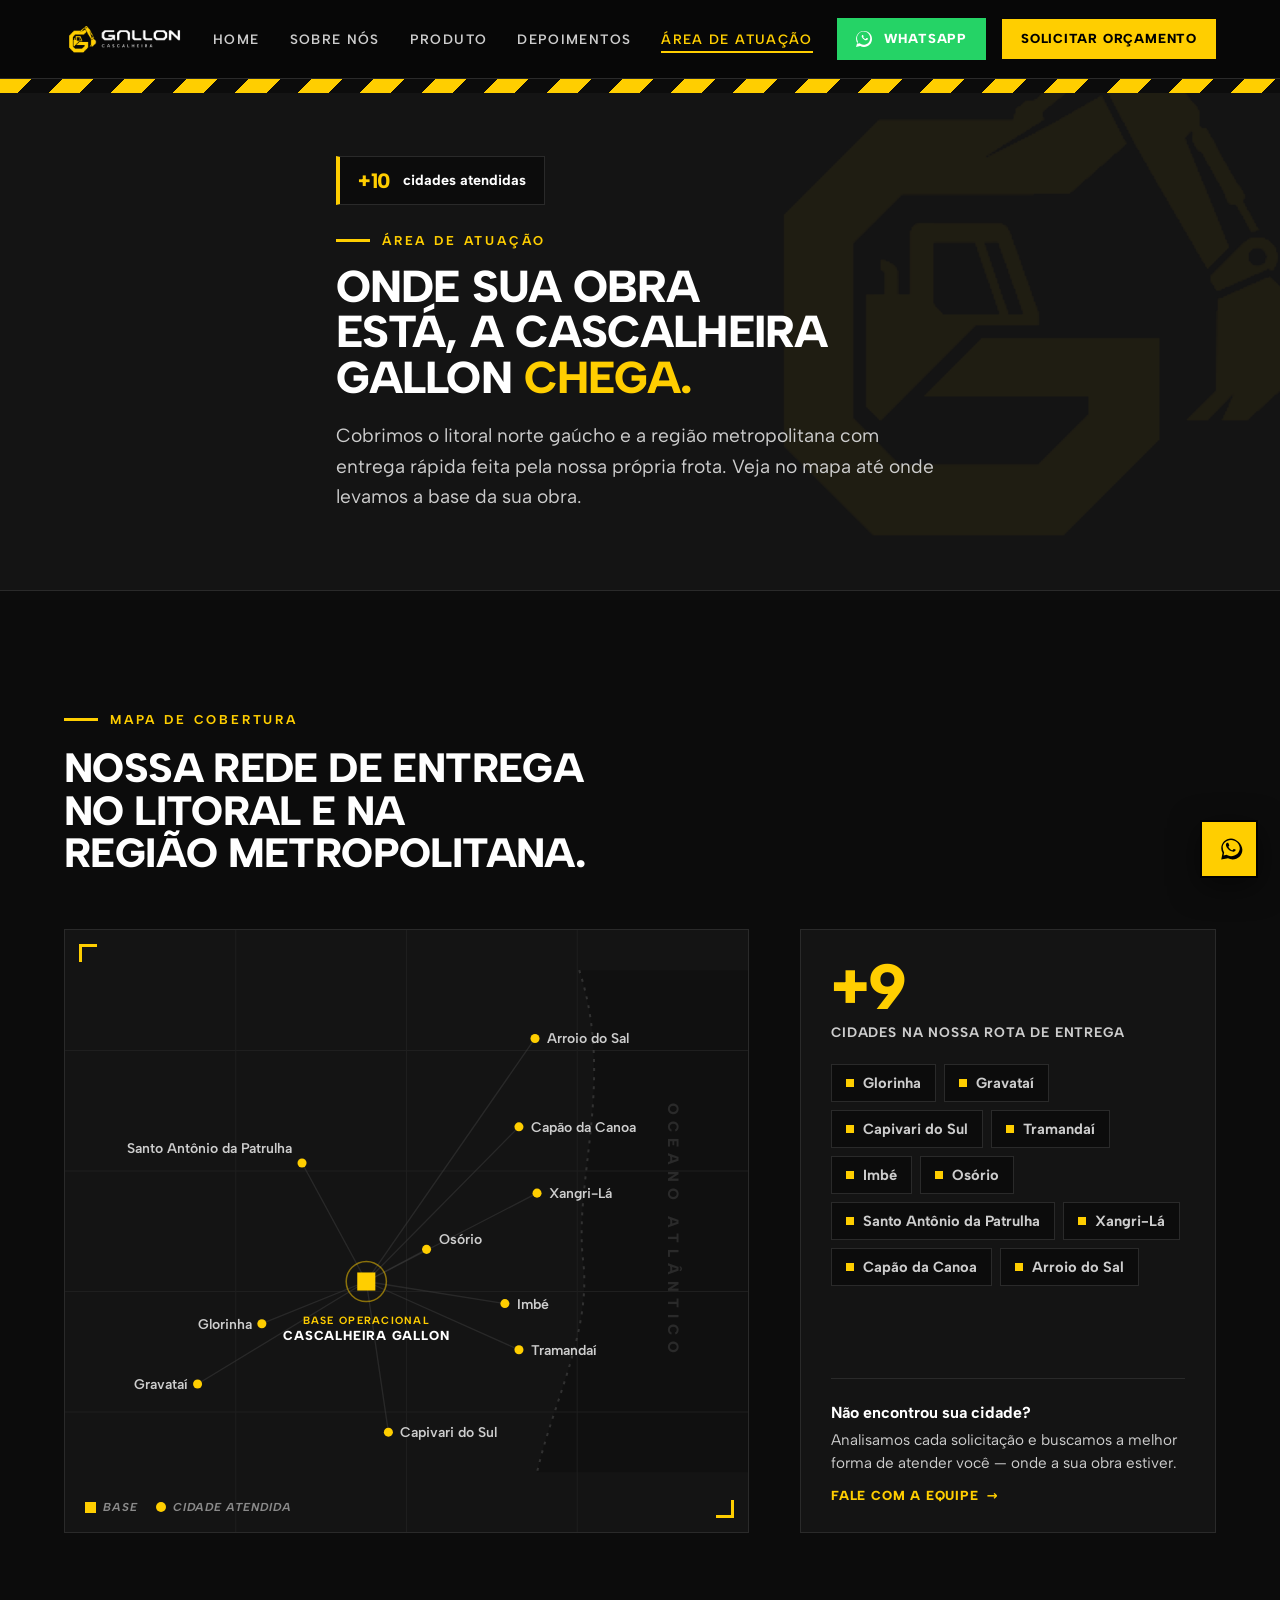
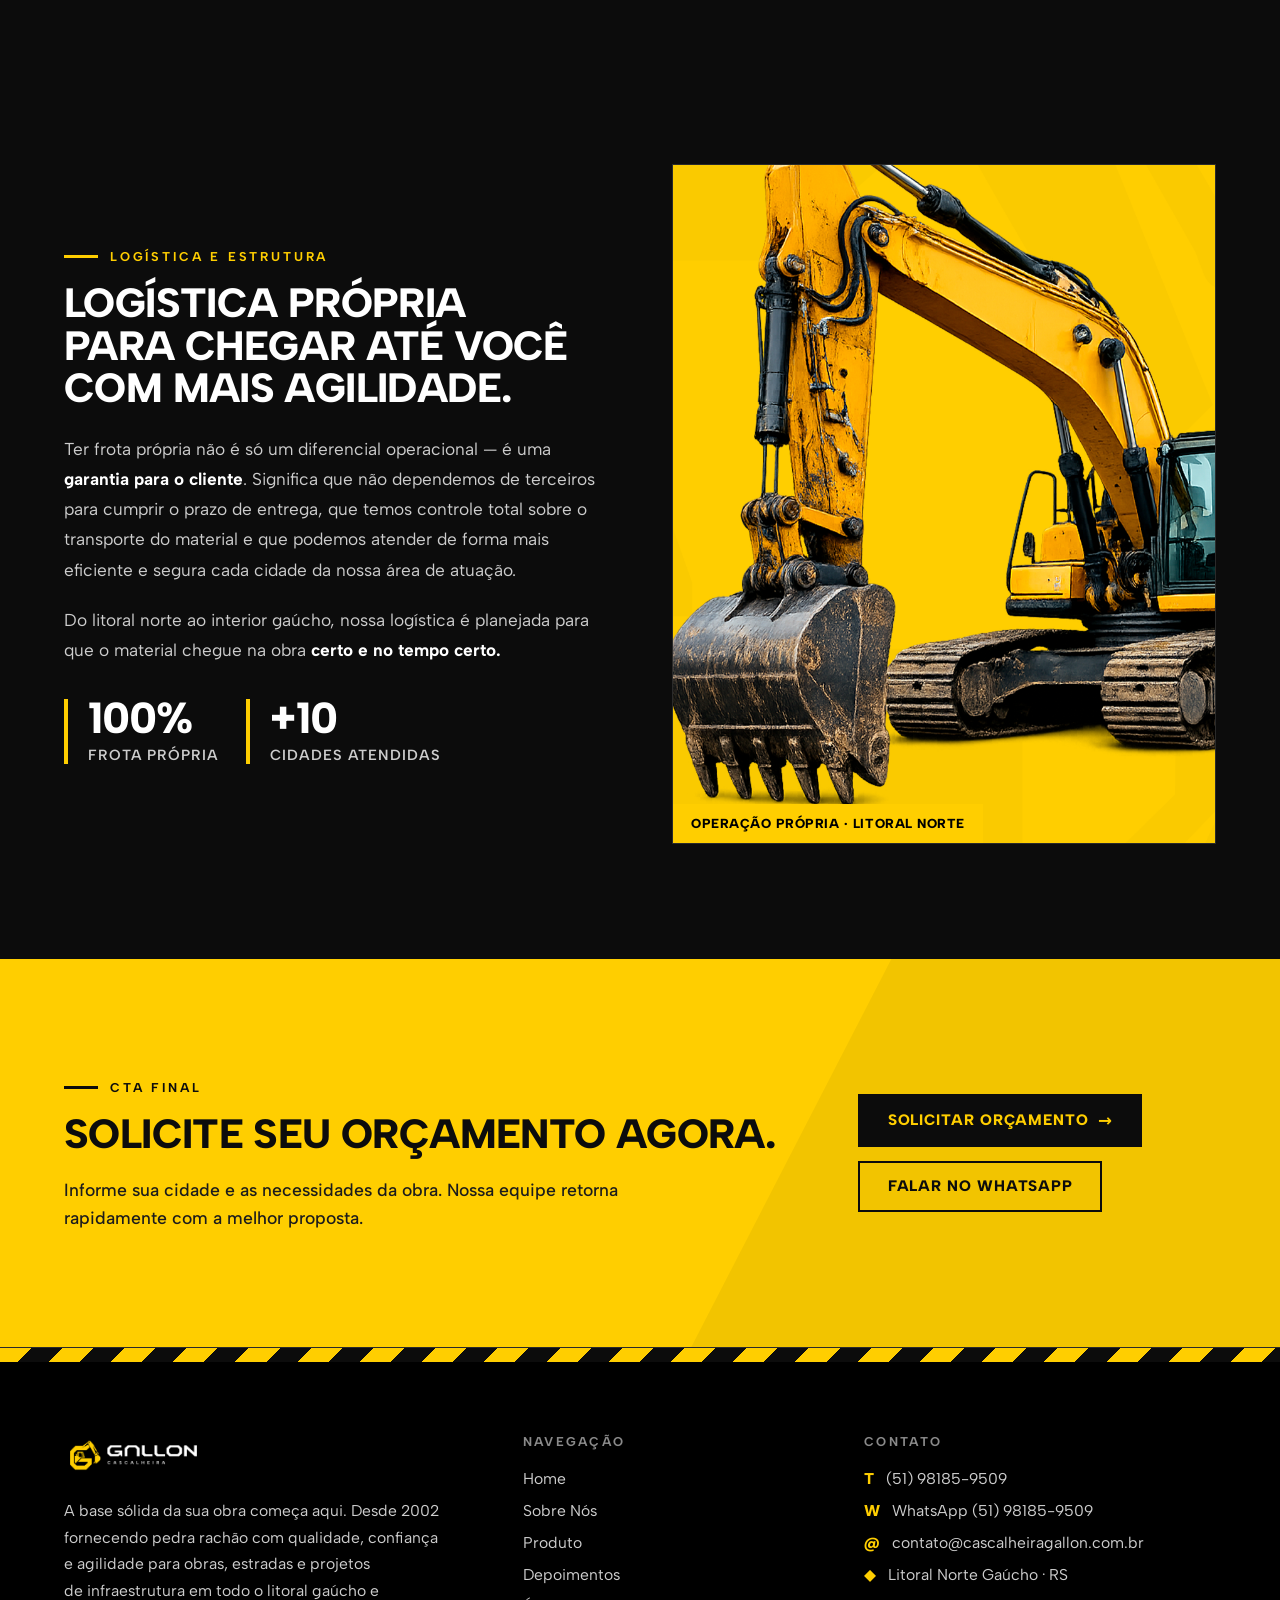
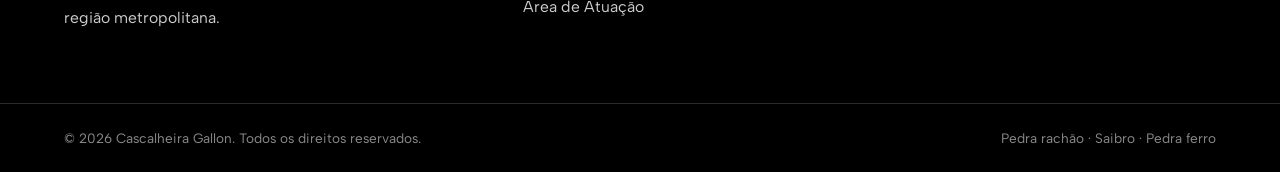
==== area.html @ f4e1d01f "muda subindo arquvios do site" ====
<!DOCTYPE html>
<html lang="pt-BR">
<head>
<meta charset="UTF-8">
<meta name="viewport" content="width=device-width, initial-scale=1">
<title>Área de Atuação — Cascalheira Gallon</title>
<meta name="description" content="Onde sua obra está, a Cascalheira Gallon chega. Atendemos o litoral norte gaúcho e região metropolitana com entrega rápida e frota própria.">
<link rel="icon" href="assets/icon-g.png">
<link rel="stylesheet" href="assets/gallon.css?v=16">
<link rel="stylesheet" href="assets/gallon-mobile.css?v=1">
</head>
<body>

<!-- ===== HEADER ===== -->
<header class="site-head">
  <div class="wrap site-head__bar">
    <a class="brand" href="index.html" aria-label="Cascalheira Gallon — início"><img src="assets/logo-white.png" alt="GALLON Cascalheira"></a>
    <nav class="nav">
      <a href="index.html">Home</a>
      <a href="sobre.html">Sobre Nós</a>
      <a href="produto.html">Produto</a>
      <a href="depoimentos.html">Depoimentos</a>
      <a href="area.html" class="is-active">Área de Atuação</a>
    </nav>
    <div class="head-cta">
      <a href="https://wa.me/5551981859509" target="_blank" rel="noopener noreferrer" class="btn btn--whatsapp">
        <svg width="16" height="16" viewBox="0 0 24 24" fill="currentColor" style="margin-right:4px;"><path d="M.057 24l1.687-6.163c-1.041-1.804-1.588-3.849-1.587-5.946C.06 5.348 5.397.01 12.008.01c3.202.001 6.212 1.246 8.477 3.514 2.266 2.268 3.507 5.28 3.505 8.484-.004 6.657-5.34 11.997-11.953 11.997-2.005-.001-3.973-.502-5.724-1.457L0 24zm6.59-4.846c1.6.95 3.188 1.449 4.825 1.451 5.436 0 9.86-4.42 9.864-9.864.002-2.637-1.03-5.115-2.908-6.995-1.878-1.88-4.357-2.912-6.997-2.914-5.443 0-9.865 4.42-9.869 9.865-.001 1.748.461 3.456 1.339 4.975l-.975 3.565 3.655-.958zm11.603-7.559c-.31-.155-1.838-.907-2.114-1.008-.276-.1-.478-.15-.678.15-.2.3-.777.98-.952 1.18-.176.2-.351.226-.662.07-1.348-.675-2.222-1.224-3.056-2.648-.22-.379.22-.351.629-1.168.069-.138.034-.26-.017-.363-.051-.1-.478-1.15-.654-1.575-.172-.414-.34-.358-.478-.365-.124-.006-.266-.007-.408-.007-.143 0-.377.054-.573.27-.197.216-.75.733-.75 1.786 0 1.053.766 2.072.873 2.215.106.143 1.508 2.302 3.652 3.228.51.22.908.351 1.218.449.512.162.978.139 1.346.084.41-.06 1.838-.752 2.096-1.44.258-.688.258-1.277.18-1.4-.078-.124-.276-.197-.586-.352z"/></svg>
        WhatsApp
      </a>
      <a href="index.html#orcamento" class="btn">Solicitar Orçamento</a>
      <button class="burger" aria-label="Abrir menu" aria-expanded="false"><span></span><span></span><span></span></button>
    </div>
  </div>
</header>
<nav class="mobile-nav" aria-label="Menu móvel">
  <a href="index.html">Home</a>
  <a href="sobre.html">Sobre Nós</a>
  <a href="produto.html">Produto</a>
  <a href="depoimentos.html">Depoimentos</a>
  <a href="area.html" class="is-active">Área de Atuação</a>
  <a href="https://wa.me/5551981859509" target="_blank" rel="noopener noreferrer" class="btn btn--whatsapp" style="margin-top:26px;">WhatsApp</a>
  <a href="index.html#orcamento" class="btn" style="margin-top:12px;">Solicitar Orçamento</a>
</nav>

<main>

<!-- ===== PAGE HERO · clean ===== -->
<section class="area-hero" data-screen-label="Área de Atuação · Hero">
  <div class="hazard" aria-hidden="true"></div>
  <img class="area-hero__wm" src="assets/icon-g.png" alt="" aria-hidden="true">
  <div class="wrap area-hero__in">
    <span class="area-hero__badge" data-reveal><b data-countup="10" data-prefix="+">+10</b> cidades atendidas</span>
    <span class="eyebrow" data-reveal>Área de Atuação</span>
    <h1 class="display" data-reveal data-delay="1">Onde sua obra está, a Cascalheira Gallon <span class="amp">chega.</span></h1>
    <p class="lead" data-reveal data-delay="2">Cobrimos o litoral norte gaúcho e a região metropolitana com entrega rápida feita pela nossa própria frota. Veja no mapa até onde levamos a base da sua obra.</p>
  </div>
</section>

<!-- ===== MAPA DA REGIÃO ===== -->
<section class="section areamap">
  <div class="wrap">
    <div class="section-head" data-reveal style="max-width:60ch;">
      <span class="eyebrow">Mapa de cobertura</span>
      <h2 class="h2">Nossa rede de entrega no litoral e na região metropolitana.</h2>
    </div>
    <div class="areamap__wrap" data-reveal data-delay="1">

      <!-- MAP PANEL -->
      <div class="areamap__panel">
        <span class="corner-tick tick-tl"></span>
        <span class="corner-tick tick-br"></span>
        <svg class="areamap__svg" viewBox="0 0 680 600" role="img" aria-label="Mapa estilizado da área de atuação da Cascalheira Gallon">
          <!-- ocean -->
          <path class="mp-ocean" d="M512,40 C548,150 506,250 516,330 C524,400 486,470 470,540 L680,540 L680,40 Z"></path>
          <text class="mp-oceanlbl" x="600" y="300" transform="rotate(90 600 300)" text-anchor="middle">Oceano Atlântico</text>
          <!-- grid -->
          <g class="mp-grid">
            <line x1="0" y1="120" x2="680" y2="120"></line>
            <line x1="0" y1="240" x2="680" y2="240"></line>
            <line x1="0" y1="360" x2="680" y2="360"></line>
            <line x1="0" y1="480" x2="680" y2="480"></line>
            <line x1="170" y1="0" x2="170" y2="600"></line>
            <line x1="340" y1="0" x2="340" y2="600"></line>
            <line x1="510" y1="0" x2="510" y2="600"></line>
          </g>
          <!-- coastline -->
          <path class="mp-coast" d="M512,40 C548,150 506,250 516,330 C524,400 486,470 470,540"></path>
          <!-- delivery links base->cities -->
          <g class="mp-links">
            <line class="mp-link" data-city="arroio" x1="300" y1="350" x2="468" y2="108"></line>
            <line class="mp-link" data-city="capao" x1="300" y1="350" x2="452" y2="196"></line>
            <line class="mp-link" data-city="xangri" x1="300" y1="350" x2="470" y2="262"></line>
            <line class="mp-link" data-city="imbe" x1="300" y1="350" x2="438" y2="372"></line>
            <line class="mp-link" data-city="tramandai" x1="300" y1="350" x2="452" y2="418"></line>
            <line class="mp-link" data-city="capivari" x1="300" y1="350" x2="322" y2="500"></line>
            <line class="mp-link" data-city="osorio" x1="300" y1="350" x2="360" y2="318"></line>
            <line class="mp-link" data-city="patrulha" x1="300" y1="350" x2="236" y2="232"></line>
            <line class="mp-link" data-city="glorinha" x1="300" y1="350" x2="196" y2="392"></line>
            <line class="mp-link" data-city="gravatai" x1="300" y1="350" x2="132" y2="452"></line>
          </g>
          <!-- city pins -->
          <g class="pin" data-city="arroio"><circle class="pring" cx="468" cy="108" r="12"></circle><circle class="pdot" cx="468" cy="108" r="4.5"></circle><text class="plabel" x="480" y="113">Arroio do Sal</text></g>
          <g class="pin" data-city="capao"><circle class="pring" cx="452" cy="196" r="12"></circle><circle class="pdot" cx="452" cy="196" r="4.5"></circle><text class="plabel" x="464" y="201">Capão da Canoa</text></g>
          <g class="pin" data-city="xangri"><circle class="pring" cx="470" cy="262" r="12"></circle><circle class="pdot" cx="470" cy="262" r="4.5"></circle><text class="plabel" x="482" y="267">Xangri-Lá</text></g>
          <g class="pin" data-city="imbe"><circle class="pring" cx="438" cy="372" r="12"></circle><circle class="pdot" cx="438" cy="372" r="4.5"></circle><text class="plabel" x="450" y="377">Imbé</text></g>
          <g class="pin" data-city="tramandai"><circle class="pring" cx="452" cy="418" r="12"></circle><circle class="pdot" cx="452" cy="418" r="4.5"></circle><text class="plabel" x="464" y="423">Tramandaí</text></g>
          <g class="pin" data-city="capivari"><circle class="pring" cx="322" cy="500" r="12"></circle><circle class="pdot" cx="322" cy="500" r="4.5"></circle><text class="plabel" x="334" y="505">Capivari do Sul</text></g>
          <g class="pin" data-city="osorio"><circle class="pring" cx="360" cy="318" r="12"></circle><circle class="pdot" cx="360" cy="318" r="4.5"></circle><text class="plabel" x="372" y="313">Osório</text></g>
          <g class="pin" data-city="patrulha"><circle class="pring" cx="236" cy="232" r="12"></circle><circle class="pdot" cx="236" cy="232" r="4.5"></circle><text class="plabel" x="226" y="222" text-anchor="end">Santo Antônio da Patrulha</text></g>
          <g class="pin" data-city="glorinha"><circle class="pring" cx="196" cy="392" r="12"></circle><circle class="pdot" cx="196" cy="392" r="4.5"></circle><text class="plabel" x="186" y="397" text-anchor="end">Glorinha</text></g>
          <g class="pin" data-city="gravatai"><circle class="pring" cx="132" cy="452" r="12"></circle><circle class="pdot" cx="132" cy="452" r="4.5"></circle><text class="plabel" x="122" y="457" text-anchor="end">Gravataí</text></g>
          <!-- base hub -->
          <g class="mp-base">
            <circle class="bring" cx="300" cy="350" r="20"></circle>
            <rect class="bsq" x="291" y="341" width="18" height="18"></rect>
            <text class="bsub" x="300" y="392" text-anchor="middle">Base operacional</text>
            <text class="blabel" x="300" y="408" text-anchor="middle">Cascalheira Gallon</text>
          </g>
        </svg>
        <div class="areamap__legend"><i><span class="sq"></span>Base</i><i><span class="ci"></span>Cidade atendida</i></div>
      </div>

      <!-- SIDE PANEL -->
      <div class="areamap__side">
        <div class="areamap__count" data-countup="10" data-prefix="+">+10</div>
        <div class="areamap__count-lab">Cidades na nossa rota de entrega</div>
        <ul class="areamap__cities">
          <li class="areamap__city" data-city="glorinha"><span class="cdot"></span>Glorinha</li>
          <li class="areamap__city" data-city="gravatai"><span class="cdot"></span>Gravataí</li>
          <li class="areamap__city" data-city="capivari"><span class="cdot"></span>Capivari do Sul</li>
          <li class="areamap__city" data-city="tramandai"><span class="cdot"></span>Tramandaí</li>
          <li class="areamap__city" data-city="imbe"><span class="cdot"></span>Imbé</li>
          <li class="areamap__city" data-city="osorio"><span class="cdot"></span>Osório</li>
          <li class="areamap__city" data-city="patrulha"><span class="cdot"></span>Santo Antônio da Patrulha</li>
          <li class="areamap__city" data-city="xangri"><span class="cdot"></span>Xangri-Lá</li>
          <li class="areamap__city" data-city="capao"><span class="cdot"></span>Capão da Canoa</li>
          <li class="areamap__city" data-city="arroio"><span class="cdot"></span>Arroio do Sal</li>
        </ul>
        <div class="areamap__note">
          <p><b>Não encontrou sua cidade?</b>Analisamos cada solicitação e buscamos a melhor forma de atender você — onde a sua obra estiver.</p>
          <a href="index.html#orcamento">Fale com a equipe <span class="arrow">→</span></a>
        </div>
      </div>

    </div>
  </div>
</section>

<!-- ===== LOGÍSTICA ===== -->
<section class="section">
  <div class="wrap split split--media">
    <div data-reveal>
      <span class="eyebrow">Logística e estrutura</span>
      <h2 class="h2" style="margin-top:18px;">Logística própria para chegar até você com mais agilidade.</h2>
      <div class="prose" style="margin-top:24px;">
        <p>Ter frota própria não é só um diferencial operacional — é uma <strong>garantia para o cliente</strong>. Significa que não dependemos de terceiros para cumprir o prazo de entrega, que temos controle total sobre o transporte do material e que podemos atender de forma mais eficiente e segura cada cidade da nossa área de atuação.</p>
        <p>Do litoral norte ao interior gaúcho, nossa logística é planejada para que o material chegue na obra <strong>certo e no tempo certo.</strong></p>
      </div>
      <div class="hl">
        <div class="hl__item"><div class="hl__num">100%</div><div class="hl__lab">Frota própria</div></div>
        <div class="hl__item"><div class="hl__num">+10</div><div class="hl__lab">Cidades atendidas</div></div>
      </div>
    </div>
    <div class="media-frame media-frame--tall" data-reveal data-delay="1">
      <img src="assets/excavator-yellow.jpg" alt="Equipamento de extração da Cascalheira Gallon">
      <span class="media-frame__tag">Operação própria · Litoral Norte</span>
    </div>
  </div>
</section>

<!-- ===== CTA FINAL ===== -->
<section class="section cta-band">
  <div class="cta-band__diag"></div>
  <div class="wrap cta-band__in">
    <div data-reveal>
      <span class="eyebrow is-dark">CTA final</span>
      <h2 class="h2" style="margin-top:18px;color:#0c0c0c;">Solicite seu orçamento agora.</h2>
      <p class="cta-band__sub" data-reveal data-delay="1">Informe sua cidade e as necessidades da obra. Nossa equipe retorna rapidamente com a melhor proposta.</p>
    </div>
    <div class="btn-row" data-reveal data-delay="2">
      <a href="index.html#orcamento" class="btn btn--dark">Solicitar Orçamento <span class="arrow">→</span></a>
      <a href="https://wa.me/5551981859509" target="_blank" rel="noopener noreferrer" class="btn btn--dark" style="background:transparent;border-color:#0c0c0c;color:#0c0c0c;">Falar no WhatsApp</a>
    </div>
  </div>
</section>

</main>

<!-- ===== FOOTER ===== -->
<footer class="site-foot">
  <div class="hazard"></div>
  <div class="wrap foot-grid">
    <div class="foot-brand">
      <img src="assets/logo-white.png" alt="GALLON Cascalheira">
      <p class="body">A base sólida da sua obra começa aqui. Desde 2002 fornecendo pedra rachão com qualidade, confiança e agilidade para obras, estradas e projetos de infraestrutura em todo o litoral gaúcho e região metropolitana.</p>
    </div>
    <div class="foot-col">
      <h4>Navegação</h4>
      <ul>
        <li><a href="index.html">Home</a></li>
        <li><a href="sobre.html">Sobre Nós</a></li>
        <li><a href="produto.html">Produto</a></li>
        <li><a href="depoimentos.html">Depoimentos</a></li>
        <li><a href="area.html">Área de Atuação</a></li>
      </ul>
    </div>
    <div class="foot-col foot-contact">
      <h4>Contato</h4>
      <ul>
        <li><span class="ic">T</span><span>(51) 98185-9509</span></li>
        <li><span class="ic">W</span><a href="https://wa.me/5551981859509" target="_blank" rel="noopener noreferrer" style="color:inherit;text-decoration:none;">WhatsApp (51) 98185-9509</a></li>
        <li><span class="ic">@</span><span>contato@cascalheiragallon.com.br</span></li>
        <li><span class="ic">◆</span><span>Litoral Norte Gaúcho · RS</span></li>
      </ul>
    </div>
  </div>
  <div class="wrap foot-bottom">
    <p>© <span data-year>2025</span> Cascalheira Gallon. Todos os direitos reservados.</p>
    <p>Pedra rachão · Saibro · Pedra ferro</p>
  </div>
</footer>

<a class="wa-float" href="https://wa.me/5551981859509" target="_blank" rel="noopener noreferrer" aria-label="Falar no WhatsApp">
  <svg viewBox="0 0 32 32" fill="currentColor" aria-hidden="true"><path d="M16 3C9.4 3 4 8.4 4 15c0 2.1.6 4.1 1.6 5.9L4 29l8.3-1.6c1.7.9 3.6 1.4 5.7 1.4 6.6 0 12-5.4 12-12S22.6 3 16 3zm0 21.8c-1.8 0-3.5-.5-5-1.4l-.4-.2-3.7.7.7-3.6-.2-.4c-1-1.6-1.5-3.4-1.5-5.3C5.2 9.6 10 4.8 16 4.8S26.8 9.6 26.8 15 22 24.8 16 24.8zm5.9-7.8c-.3-.2-1.9-.9-2.2-1-.3-.1-.5-.2-.7.2-.2.3-.8 1-1 1.2-.2.2-.4.2-.7.1-.3-.2-1.4-.5-2.6-1.6-1-.9-1.6-1.9-1.8-2.3-.2-.3 0-.5.1-.7l.5-.6c.2-.2.2-.3.3-.5.1-.2.1-.4 0-.6l-1-2.4c-.3-.6-.5-.5-.7-.5h-.6c-.2 0-.5.1-.8.4-.3.3-1 1-1 2.4s1.1 2.8 1.2 3c.2.2 2.1 3.2 5 4.5.7.3 1.2.5 1.7.6.7.2 1.3.2 1.8.1.6-.1 1.9-.8 2.1-1.5.3-.7.3-1.4.2-1.5-.1-.2-.3-.2-.6-.4z"/></svg>
  <span>Falar no WhatsApp</span>
</a>

<script src="assets/gallon.js?v=16"></script>
<script>
(function(){
  var map = document.querySelector('.areamap');
  if(!map) return;
  function setHL(city, on){
    map.querySelectorAll('[data-city="'+city+'"]').forEach(function(el){
      el.classList.toggle('is-hl', on);
    });
  }
  map.querySelectorAll('[data-city]').forEach(function(el){
    var city = el.getAttribute('data-city');
    el.addEventListener('mouseenter', function(){ setHL(city, true); });
    el.addEventListener('mouseleave', function(){ setHL(city, false); });
    el.addEventListener('focus', function(){ setHL(city, true); });
    el.addEventListener('blur', function(){ setHL(city, false); });
  });
})();
</script>
</body>
</html>
---- assets/gallon.css ----
/* ===========================================================
   GALLON · CASCALHEIRA — Design System
   Brand: #FFCE00 yellow · #000 black · #FFF white · #CDCDCD gray
   Type: Albert Sans · Square corners · rugged + modern
   =========================================================== */

@import url('https://fonts.googleapis.com/css2?family=Albert+Sans:ital,wght@0,300;0,400;0,500;0,600;0,700;0,800;0,900;1,500&display=swap');

:root{
  --yellow:#FFCE00;
  --yellow-deep:#E6B800;
  --black:#000000;
  --ink:#0C0C0C;        /* page background */
  --char:#141414;       /* primary surface */
  --char-2:#191919;     /* raised surface */
  --steel:#2A2A2A;      /* hairline borders */
  --steel-2:#3A3A3A;
  --gray:#CDCDCD;       /* muted text on dark */
  --gray-dim:#8A8A8A;
  --white:#FFFFFF;

  --maxw:1280px;
  --gut:clamp(20px,5vw,64px);

  --ff:'Albert Sans',system-ui,-apple-system,sans-serif;

  --ease:cubic-bezier(.2,.7,.2,1);
}

*{box-sizing:border-box;}
*::selection{background:var(--yellow);color:#000;}
html{scroll-behavior:smooth;}
body{
  margin:0;
  font-family:var(--ff);
  background:var(--ink);
  color:var(--white);
  -webkit-font-smoothing:antialiased;
  text-rendering:optimizeLegibility;
  overflow-x:hidden;
}
img{display:block;max-width:100%;}
a{color:inherit;text-decoration:none;}
h1,h2,h3,h4,p{margin:0;}
button{font-family:inherit;}

/* ---------- layout ---------- */
.wrap{max-width:var(--maxw);margin:0 auto;padding-inline:var(--gut);}
.section{padding-block:clamp(64px,9vw,128px);position:relative;}
.section--tight{padding-block:clamp(48px,6vw,80px);}

/* ---------- type ---------- */
.eyebrow{
  display:inline-flex;align-items:center;gap:12px;
  font-size:.8rem;font-weight:700;letter-spacing:.22em;text-transform:uppercase;
  color:var(--yellow);
}
.eyebrow::before{content:"";width:34px;height:3px;background:var(--yellow);display:block;}
.eyebrow.is-dark{color:#0c0c0c;}
.eyebrow.is-dark::before{background:#0c0c0c;}

.display{
  font-weight:800;line-height:1.02;letter-spacing:-.02em;text-transform:uppercase;
  font-size:clamp(2rem,3.5vw,3.4rem);text-wrap:balance;
}
.h2{
  font-weight:800;line-height:1.04;letter-spacing:-.015em;text-transform:uppercase;
  font-size:clamp(1.7rem,3.2vw,2.8rem);text-wrap:balance;
}
.h3{
  font-weight:700;line-height:1.08;letter-spacing:-.01em;
  font-size:clamp(1.3rem,2.2vw,1.7rem);
}
.lead{font-size:clamp(1.05rem,1.5vw,1.3rem);line-height:1.6;color:var(--gray);font-weight:400;text-wrap:pretty;}
.body{font-size:1.05rem;line-height:1.7;color:var(--gray);text-wrap:pretty;}
.body strong{color:var(--white);font-weight:700;}
.amp{color:var(--yellow);}

/* ---------- buttons ---------- */
.btn{
  display:inline-flex;align-items:center;gap:.6em;justify-content:center;
  padding:1.05em 1.8em;font-weight:800;font-size:.95rem;letter-spacing:.06em;text-transform:uppercase;
  border:2px solid var(--yellow);background:var(--yellow);color:#000;cursor:pointer;
  transition:transform .15s var(--ease),background .15s,color .15s,box-shadow .2s;
  position:relative;line-height:1;
}
.btn:hover{background:#fff;border-color:#fff;transform:translateY(-2px);}
.btn:active{transform:translateY(0);}
.btn--ghost{background:transparent;color:var(--white);border-color:var(--steel-2);}
.btn--ghost:hover{background:transparent;border-color:var(--yellow);color:var(--yellow);transform:translateY(-2px);}
.btn--dark{background:#0c0c0c;border-color:#0c0c0c;color:var(--yellow);}
.btn--dark:hover{background:#000;border-color:#000;color:#fff;}
.btn--whatsapp{background:#25D366;border-color:#25D366;color:#fff;}
.btn--whatsapp:hover{background:#20ba5a;border-color:#20ba5a;color:#fff;transform:translateY(-2px);box-shadow:0 4px 15px rgba(37, 211, 102, 0.4);}
.btn .arrow{font-size:1.1em;transition:transform .2s var(--ease);}
.btn:hover .arrow{transform:translateX(4px);}
.btn-row{display:flex;flex-wrap:wrap;gap:14px;}

/* ---------- hazard stripe ---------- */
.hazard{
  height:14px;width:100%;
  background:repeating-linear-gradient(135deg,var(--yellow) 0 22px,#0c0c0c 22px 44px);
}
.hazard--thin{height:8px;background:repeating-linear-gradient(135deg,var(--yellow) 0 14px,#0c0c0c 14px 28px);}

/* ---------- header ---------- */
.site-head{
  position:sticky;top:0;z-index:60;
  background:rgba(8,8,8,.86);backdrop-filter:blur(12px);
  border-bottom:1px solid var(--steel);
}
.site-head__bar{display:flex;align-items:center;justify-content:space-between;gap:24px;height:78px;}
.brand{display:flex;align-items:center;gap:0;}
.brand img{height:38px;width:auto;}
.nav{display:flex;align-items:center;gap:30px;}
.nav a{
  font-size:.85rem;font-weight:600;letter-spacing:.1em;text-transform:uppercase;color:var(--gray);
  position:relative;padding:6px 0;transition:color .15s;white-space:nowrap;
}
.nav a:hover{color:#fff;}
.nav a.is-active{color:var(--yellow);}
.nav a::after{content:"";position:absolute;left:0;bottom:0;height:2px;width:0;background:var(--yellow);transition:width .2s var(--ease);}
.nav a:hover::after,.nav a.is-active::after{width:100%;}
.head-cta{display:flex;align-items:center;gap:16px;}
.head-cta .btn{padding:.85em 1.3em;font-size:.82rem;white-space:nowrap;}

.burger{display:none;flex-direction:column;gap:5px;width:44px;height:44px;align-items:center;justify-content:center;background:transparent;border:1px solid var(--steel-2);cursor:pointer;}
.burger span{width:22px;height:2px;background:#fff;transition:.25s var(--ease);}
.mobile-nav{display:none;}

/* ---------- footer ---------- */
.site-foot{background:#000;border-top:1px solid var(--steel);}
.foot-grid{display:grid;grid-template-columns:1.4fr 1fr 1.2fr;gap:48px;padding-block:72px;}
.foot-brand img{height:42px;margin-bottom:22px;}
.foot-brand .body{max-width:42ch;font-size:.98rem;}
.foot-col h4{font-size:.8rem;letter-spacing:.18em;text-transform:uppercase;color:var(--gray-dim);font-weight:700;margin-bottom:20px;}
.foot-col ul{list-style:none;margin:0;padding:0;display:flex;flex-direction:column;gap:13px;}
.foot-col a,.foot-col li{color:var(--gray);font-size:.98rem;transition:color .15s;}
.foot-col a:hover{color:var(--yellow);}
.foot-contact li{display:flex;gap:12px;align-items:flex-start;}
.foot-contact .ic{color:var(--yellow);font-weight:800;flex:none;}
.foot-bottom{border-top:1px solid var(--steel);padding-block:26px;display:flex;justify-content:space-between;flex-wrap:wrap;gap:12px;align-items:center;}
.foot-bottom p{color:var(--gray-dim);font-size:.85rem;}

/* ---------- cards / features ---------- */
.grid{display:grid;gap:var(--cardgap,22px);}
.cols-2{grid-template-columns:repeat(2,1fr);}
.cols-3{grid-template-columns:repeat(3,1fr);}
.cols-4{grid-template-columns:repeat(4,1fr);}

.card{
  background:var(--char);border:1px solid var(--steel);padding:34px 32px;position:relative;
  transition:border-color .2s,transform .2s var(--ease),background .2s;
}
.card:hover{border-color:var(--steel-2);transform:translateY(-4px);}
.card__n{font-size:.8rem;font-weight:800;letter-spacing:.2em;color:var(--yellow);}
.card h3{margin-block:14px 12px;}
.card .body{font-size:1rem;}

/* feature with + marker */
.feat{display:flex;gap:20px;padding:26px 0;border-top:1px solid var(--steel);}
.feat__mark{flex:none;width:46px;height:46px;display:grid;place-items:center;background:var(--yellow);color:#000;font-weight:900;font-size:1.5rem;line-height:1;}
.feat h3{margin-bottom:8px;}
.feat .body{font-size:1rem;}

/* stat */
.stat__num{font-size:clamp(2.6rem,5vw,4rem);font-weight:800;line-height:.9;letter-spacing:-.03em;color:var(--yellow);}
.stat__lab{margin-top:12px;color:var(--gray);font-size:.98rem;line-height:1.4;text-transform:uppercase;letter-spacing:.04em;font-weight:600;}

/* ---------- decorative ---------- */
.corner-tick{position:absolute;width:18px;height:18px;border:3px solid var(--yellow);}
.tick-tl{top:14px;left:14px;border-right:0;border-bottom:0;}
.tick-tr{top:14px;right:14px;border-left:0;border-bottom:0;}
.tick-bl{bottom:14px;left:14px;border-right:0;border-top:0;}
.tick-br{bottom:14px;right:14px;border-left:0;border-top:0;}

.watermark{position:absolute;inset:0;pointer-events:none;opacity:.04;background-repeat:no-repeat;background-position:right -8% center;background-size:auto 130%;}

/* ---------- reveal animation (enhancement only — content visible by default) ---------- */
[data-reveal]{opacity:1;transform:none;}
.reveal-on [data-reveal]{opacity:0;transform:translateY(26px);transition:opacity .7s var(--ease),transform .7s var(--ease);}
.reveal-on [data-reveal].in{opacity:1;transform:none;}
[data-reveal][data-delay="1"]{transition-delay:.08s;}
[data-reveal][data-delay="2"]{transition-delay:.16s;}
[data-reveal][data-delay="3"]{transition-delay:.24s;}
[data-reveal][data-delay="4"]{transition-delay:.32s;}
@media (prefers-reduced-motion:reduce){.reveal-on [data-reveal]{opacity:1;transform:none;transition:none;}}

/* ---------- whatsapp float ---------- */
.wa-float{
  position:fixed;right:22px;bottom:22px;z-index:70;
  display:flex;align-items:center;gap:0;height:58px;width:58px;
  background:var(--yellow);color:#000;border:2px solid #000;
  box-shadow:0 8px 30px rgba(0,0,0,.5);overflow:hidden;
  transition:width .3s var(--ease);
}
.wa-float svg{flex:none;width:58px;height:54px;padding:14px;}
.wa-float span{white-space:nowrap;font-weight:800;letter-spacing:.04em;font-size:.9rem;padding-right:22px;text-transform:uppercase;}
.wa-float:hover{width:212px;}

/* ---------- page hero (interior) ---------- */
.phero{position:relative;background:var(--char);border-bottom:1px solid var(--steel);overflow:hidden;}
.phero__inner{padding-block:clamp(52px,6.5vw,92px);position:relative;z-index:2;max-width:44rem;}
.phero .lead{margin-top:22px;}
.phero__wm{position:absolute;right:-4%;top:50%;transform:translateY(-50%);height:150%;opacity:.05;z-index:1;}

/* =========================================================
   UNIQUE INTERIOR HEROES — one distinct opening per page
   ========================================================= */

/* ---- SOBRE · heritage / year hero ---- */
.hero-sobre{position:relative;background:var(--ink);border-bottom:1px solid var(--steel);overflow:hidden;}
.hero-sobre__year{
  position:absolute;right:2%;top:50%;transform:translateY(-52%);
  font-size:clamp(13rem,30vw,30rem);font-weight:900;line-height:.74;letter-spacing:-.05em;
  color:transparent;-webkit-text-stroke:2px var(--steel-2);z-index:0;pointer-events:none;user-select:none;
}
.hero-sobre__in{position:relative;z-index:2;display:grid;grid-template-columns:1.25fr .75fr;gap:clamp(32px,5vw,64px);align-items:center;padding-block:clamp(44px,5.5vw,80px);}
.hero-sobre__main{max-width:42rem;}
.hero-sobre__main .display{margin-top:24px;}
.hero-sobre__main .lead{margin-top:22px;max-width:48ch;}
.hero-sobre__card{background:var(--char);border:1px solid var(--steel);border-top:4px solid var(--yellow);padding:34px 32px;}
.hero-sobre__card .k{font-size:.76rem;font-weight:800;letter-spacing:.2em;text-transform:uppercase;color:var(--gray-dim);}
.hero-sobre__card .big{font-size:clamp(2.1rem,3.4vw,2.9rem);font-weight:800;letter-spacing:-.02em;line-height:1;margin-top:10px;}
.hero-sobre__card .big--y{color:var(--yellow);}
.hero-sobre__card p{color:var(--gray);font-size:.95rem;line-height:1.5;margin-top:10px;}
.hero-sobre__card .divider{height:1px;background:var(--steel);margin:24px 0;}
.hero-sobre__tl{border-top:1px solid var(--steel);background:#0a0a0a;position:relative;z-index:2;}
.hero-sobre__tl-in{display:flex;flex-wrap:wrap;gap:8px 0;padding-block:0;}
.hero-sobre__tl-in span{flex:1;min-width:160px;padding:20px 24px;font-size:.8rem;font-weight:700;letter-spacing:.1em;text-transform:uppercase;color:var(--gray);position:relative;border-left:1px solid var(--steel);}
.hero-sobre__tl-in span:first-child{border-left:0;}
.hero-sobre__tl-in span::before{content:"";position:absolute;left:24px;top:0;width:14px;height:4px;background:var(--yellow);}
.hero-sobre__tl-in b{display:block;color:#fff;font-size:1.05rem;letter-spacing:0;text-transform:none;margin-top:6px;font-weight:800;}

/* ---- PRODUTO · full-bleed stone hero + spec bar ---- */
.hero-prod{position:relative;background:#0a0a0a;border-bottom:1px solid var(--steel);overflow:hidden;}
.hero-prod__bg{position:absolute;inset:0;z-index:0;}
.hero-prod__bg img{width:100%;height:100%;object-fit:cover;filter:grayscale(.25) contrast(1.05);}
.hero-prod__bg::after{content:"";position:absolute;inset:0;background:linear-gradient(90deg,rgba(8,8,8,.96) 0%,rgba(8,8,8,.82) 42%,rgba(8,8,8,.5) 100%);}
.hero-prod__hz{position:absolute;top:0;left:0;right:0;z-index:3;}
.hero-prod__in{position:relative;z-index:2;padding-block:clamp(52px,6.5vw,96px);max-width:44rem;}
.hero-prod__in .display{margin-top:24px;}
.hero-prod__in .lead{margin-top:22px;max-width:46ch;}
.hero-prod__in .btn-row{margin-top:34px;}
.hero-prod__spec{position:relative;z-index:2;border-top:1px solid var(--steel-2);background:rgba(10,10,10,.72);backdrop-filter:blur(4px);}
.hero-prod__spec-in{display:grid;grid-template-columns:repeat(4,1fr);}
.hero-prod__spec-in > div{padding:24px 28px;border-left:1px solid var(--steel);}
.hero-prod__spec-in > div:first-child{border-left:0;}
.hero-prod__spec-in b{display:block;font-size:1.05rem;font-weight:800;text-transform:uppercase;letter-spacing:.04em;color:var(--yellow);}
.hero-prod__spec-in span{display:block;margin-top:6px;color:var(--gray);font-size:.9rem;line-height:1.4;}

/* ---- PRODUTO · editorial product hero ---- */
.pdp{position:relative;background:var(--ink);border-bottom:1px solid var(--steel);overflow:hidden;}
.pdp__hz{position:absolute;top:0;left:0;right:0;z-index:3;}
.pdp__in{display:grid;grid-template-columns:1fr 1.02fr;gap:clamp(32px,5.5vw,80px);align-items:center;padding-block:clamp(48px,6.5vw,104px);}
.pdp__info{max-width:36rem;}
.crumbs{display:flex;gap:10px;align-items:center;font-size:.78rem;font-weight:700;letter-spacing:.12em;text-transform:uppercase;color:var(--gray-dim);margin-bottom:22px;}
.crumbs a{color:var(--gray-dim);transition:color .15s;}
.crumbs a:hover{color:var(--yellow);}
.crumbs span{color:var(--steel-2);}
.crumbs b{color:var(--gray);}
.pdp__title{margin:16px 0 0;line-height:.92;}
.pdp__tag{margin-top:18px;font-size:clamp(1.15rem,1.8vw,1.5rem);font-weight:700;color:var(--yellow);letter-spacing:-.01em;line-height:1.2;}
.pdp__info .lead{margin-top:20px;max-width:42ch;}
.pdp__specs{display:flex;margin-top:34px;border-top:1px solid var(--steel);border-bottom:1px solid var(--steel);}
.pdp__specs > div{flex:1;padding:20px 0 20px 22px;border-left:1px solid var(--steel);}
.pdp__specs > div:first-child{border-left:0;padding-left:0;}
.pdp__specs span{display:block;font-size:.68rem;font-weight:800;letter-spacing:.16em;text-transform:uppercase;color:var(--gray-dim);}
.pdp__specs b{display:block;margin-top:9px;font-size:1.05rem;color:#fff;font-weight:700;letter-spacing:-.01em;}
.pdp__cta{display:flex;align-items:center;gap:26px;margin-top:36px;flex-wrap:wrap;}
.pdp__link{font-weight:800;text-transform:uppercase;letter-spacing:.08em;font-size:.82rem;color:var(--gray);border-bottom:2px solid var(--steel-2);padding-bottom:5px;transition:color .15s,border-color .15s;}
.pdp__link:hover{color:var(--yellow);border-color:var(--yellow);}
.pdp__media{position:relative;margin:0;aspect-ratio:5/6;overflow:hidden;border:1px solid var(--steel);}
.pdp__media::before{content:"";position:absolute;top:-2px;right:-2px;width:84px;height:84px;border-top:5px solid var(--yellow);border-right:5px solid var(--yellow);z-index:3;}
.pdp__media img{width:100%;height:100%;object-fit:cover;display:block;transform-origin:center;animation:gallon-kenburns 24s ease-in-out infinite alternate;}
.pdp__cap{position:absolute;left:0;bottom:0;z-index:3;background:var(--yellow);color:#000;font-weight:800;text-transform:uppercase;letter-spacing:.04em;font-size:.76rem;padding:11px 18px;}
@media (prefers-reduced-motion:reduce){.pdp__media img{animation:none;}}

/* ---- DEPOIMENTOS · giant-quote typographic hero ---- */
.hero-dep{position:relative;background:var(--char);border-bottom:1px solid var(--steel);overflow:hidden;}
.hero-dep__mark{position:absolute;right:4%;top:-14%;font-size:clamp(24rem,38vw,46rem);line-height:1;font-weight:900;color:var(--yellow);opacity:.09;z-index:0;pointer-events:none;user-select:none;font-family:Georgia,serif;}
.hero-dep__in{position:relative;z-index:2;padding-block:clamp(48px,6vw,88px);}
.hero-dep__in .display{margin-top:24px;}
.hero-dep__in .lead{margin-top:22px;max-width:56ch;}
.hero-dep__trust{display:flex;align-items:center;gap:20px;flex-wrap:wrap;margin-top:34px;}
.hero-dep__stars{display:flex;gap:5px;color:var(--yellow);font-size:1.5rem;line-height:1;letter-spacing:2px;}
.hero-dep__trust span{font-size:.95rem;font-weight:700;letter-spacing:.04em;text-transform:uppercase;color:var(--gray);border-left:1px solid var(--steel);padding-left:20px;}

/* ---- ÁREA · map-grid + city ticker hero ---- */
.hero-area{position:relative;background:var(--ink);border-bottom:1px solid var(--steel);overflow:hidden;}
.hero-area__grid{position:absolute;inset:0;z-index:0;
  background-image:linear-gradient(var(--steel) 1px,transparent 1px),linear-gradient(90deg,var(--steel) 1px,transparent 1px);
  background-size:58px 58px;opacity:.55;
  -webkit-mask-image:radial-gradient(120% 120% at 78% 38%,#000 0%,transparent 72%);
  mask-image:radial-gradient(120% 120% at 78% 38%,#000 0%,transparent 72%);}
.hero-area__pins{position:absolute;inset:0;z-index:1;pointer-events:none;}
.hero-area__pins i{position:absolute;width:14px;height:14px;background:var(--yellow);transform:rotate(45deg);box-shadow:0 0 0 5px rgba(255,206,0,.14);}
.hero-area__pins i::after{content:"";position:absolute;inset:4px;background:#0c0c0c;}
.hero-area__pins i.p1{right:24%;top:30%;}
.hero-area__pins i.p2{right:14%;top:52%;width:10px;height:10px;}
.hero-area__pins i.p3{right:34%;top:62%;width:11px;height:11px;}
.hero-area__pins i.p4{right:9%;top:24%;width:9px;height:9px;}
.hero-area__in{position:relative;z-index:2;padding-block:clamp(48px,6vw,88px);max-width:44rem;}
.hero-area__in .display{margin-top:24px;}
.hero-area__in .lead{margin-top:22px;max-width:52ch;}
.hero-area__ticker{position:relative;z-index:2;border-top:1px solid var(--steel);background:#0a0a0a;overflow:hidden;}
.hero-area__ticker .tk{display:inline-flex;white-space:nowrap;padding-block:16px;animation:gallon-tk 32s linear infinite;will-change:transform;}
.hero-area__ticker .tk span{font-size:.85rem;font-weight:800;letter-spacing:.14em;text-transform:uppercase;color:var(--gray);padding-inline:26px;display:inline-flex;align-items:center;gap:26px;}
.hero-area__ticker .tk span::after{content:"";width:8px;height:8px;background:var(--yellow);display:inline-block;}
@keyframes gallon-tk{from{transform:translateX(0);}to{transform:translateX(-50%);}}
@media (prefers-reduced-motion:reduce){.hero-area__ticker .tk{animation:none;}}

/* =========================================================
   ÁREA DE ATUAÇÃO — redesign: clean hero + real region map
   ========================================================= */
.area-hero{position:relative;background:var(--char);border-bottom:1px solid var(--steel);overflow:hidden;}
.area-hero .hazard{position:absolute;top:0;left:0;right:0;z-index:3;}
.area-hero__in{position:relative;z-index:2;padding-block:clamp(48px,6vw,92px);max-width:46rem;}
.area-hero__badge{display:flex;width:max-content;max-width:100%;align-items:center;gap:12px;background:var(--ink);border:1px solid var(--steel);border-left:4px solid var(--yellow);padding:11px 18px;margin-bottom:22px;font-weight:700;font-size:.9rem;}
.area-hero__badge b{color:var(--yellow);font-size:1.3rem;font-weight:800;letter-spacing:-.02em;}
.area-hero__in .display{margin-top:16px;}
.area-hero__in .lead{margin-top:20px;max-width:50ch;}
.area-hero__wm{position:absolute;right:-3%;top:50%;transform:translateY(-50%);height:150%;opacity:.05;z-index:1;}

/* MAP feature */
.areamap{background:var(--ink);}
.areamap__wrap{display:grid;grid-template-columns:1.4fr .85fr;gap:clamp(28px,4vw,56px);align-items:stretch;}
.areamap__panel{position:relative;background:var(--char);border:1px solid var(--steel);overflow:hidden;min-height:420px;}
.areamap__panel .corner-tick{z-index:4;}
.areamap__svg{display:block;width:100%;height:auto;}
.areamap__legend{position:absolute;left:20px;bottom:18px;z-index:4;display:flex;gap:18px;align-items:center;font-size:.72rem;font-weight:700;letter-spacing:.08em;text-transform:uppercase;color:var(--gray-dim);}
.areamap__legend i{display:inline-flex;align-items:center;gap:7px;}
.areamap__legend .sq{width:11px;height:11px;background:var(--yellow);}
.areamap__legend .ci{width:10px;height:10px;border-radius:50%;background:var(--yellow);}

/* svg map elements */
.mp-ocean{fill:#101010;}
.mp-coast{fill:none;stroke:var(--steel-2);stroke-width:2;stroke-dasharray:3 6;opacity:.8;}
.mp-grid line{stroke:#1f1f1f;stroke-width:1;}
.mp-link{stroke:var(--steel-2);stroke-width:1.3;opacity:.55;transition:stroke .2s,opacity .2s;}
.mp-oceanlbl{fill:#2a2a2a;font-size:15px;font-weight:800;letter-spacing:6px;text-transform:uppercase;}
.pin{cursor:default;}
.pin .pdot{fill:var(--yellow);transition:r .2s var(--ease);}
.pin .pring{fill:none;stroke:var(--yellow);stroke-width:1.5;opacity:0;transition:opacity .2s,transform .2s var(--ease);transform-box:fill-box;transform-origin:center;transform:scale(.5);}
.pin .plabel{fill:var(--gray);font-size:14px;font-weight:600;transition:fill .2s;}
.pin.is-hl .pdot{r:7;}
.pin.is-hl .pring{opacity:.9;transform:scale(1);}
.pin.is-hl .plabel{fill:#fff;font-weight:800;}
.mp-base .bsq{fill:var(--yellow);}
.mp-base .blabel{fill:#fff;font-size:13px;font-weight:800;letter-spacing:.06em;text-transform:uppercase;}
.mp-base .bsub{fill:var(--yellow);font-size:10.5px;font-weight:700;letter-spacing:.12em;text-transform:uppercase;}
.mp-base .bring{fill:none;stroke:var(--yellow);stroke-width:1.5;opacity:.5;}

/* side panel: city list */
.areamap__side{display:flex;flex-direction:column;background:var(--char);border:1px solid var(--steel);padding:30px 30px 24px;}
.areamap__count{font-size:clamp(3rem,5vw,4.2rem);font-weight:800;line-height:.85;letter-spacing:-.03em;color:var(--yellow);}
.areamap__count-lab{margin-top:10px;font-size:.86rem;font-weight:700;letter-spacing:.06em;text-transform:uppercase;color:var(--gray);}
.areamap__cities{list-style:none;margin:24px 0 0;padding:0;display:flex;flex-wrap:wrap;gap:8px;}
.areamap__city{display:inline-flex;align-items:center;gap:9px;background:var(--ink);border:1px solid var(--steel);padding:9px 14px;font-size:.92rem;font-weight:700;color:var(--gray);cursor:default;transition:border-color .18s,color .18s,background .18s;}
.areamap__city .cdot{width:8px;height:8px;background:var(--yellow);flex:none;transition:transform .18s;}
.areamap__city:hover,.areamap__city.is-hl{border-color:var(--yellow);color:#fff;background:#181818;}
.areamap__city:hover .cdot,.areamap__city.is-hl .cdot{transform:scale(1.4);}
.areamap__note{margin-top:auto;padding-top:22px;border-top:1px solid var(--steel);}
.areamap__note p{font-size:.95rem;color:var(--gray);line-height:1.5;}
.areamap__note p b{color:#fff;display:block;margin-bottom:4px;font-size:1rem;}
.areamap__note a{display:inline-flex;align-items:center;gap:8px;margin-top:14px;font-weight:800;text-transform:uppercase;letter-spacing:.06em;font-size:.82rem;color:var(--yellow);border-bottom:2px solid transparent;padding-bottom:3px;transition:border-color .15s;}
.areamap__note a:hover{border-color:var(--yellow);}

/* =========================================================
   HERO MOTION & RICHER COMPOSITION (impact upgrade)
   ========================================================= */

/* PRODUTO — cinematic ken-burns + entrance */
@keyframes gallon-kenburns{0%{transform:scale(1.06)}100%{transform:scale(1.2)}}
.hero-prod__bg img{transform-origin:60% 40%;animation:gallon-kenburns 20s ease-in-out infinite alternate;}
.hero-prod__badge{display:flex;width:max-content;max-width:100%;align-items:center;gap:12px;background:var(--yellow);color:#000;font-weight:800;text-transform:uppercase;letter-spacing:.05em;font-size:.82rem;padding:9px 16px;margin-bottom:20px;}
.hero-prod__badge b{font-size:1.05rem;letter-spacing:0;}
.hero-prod__spec-in > div{position:relative;overflow:hidden;}
.hero-prod__spec-in > div::before{content:"";position:absolute;left:0;top:0;height:3px;width:0;background:var(--yellow);transition:width .5s var(--ease);}
.hero-prod__spec.in .hero-prod__spec-in > div::before{width:100%;}
.hero-prod__spec.in .hero-prod__spec-in > div:nth-child(2)::before{transition-delay:.1s;}
.hero-prod__spec.in .hero-prod__spec-in > div:nth-child(3)::before{transition-delay:.2s;}
.hero-prod__spec.in .hero-prod__spec-in > div:nth-child(4)::before{transition-delay:.3s;}
.hero-prod__scroll{position:absolute;left:var(--gut);bottom:118px;z-index:2;display:flex;align-items:center;gap:12px;color:var(--gray);font-size:.74rem;font-weight:700;letter-spacing:.2em;text-transform:uppercase;}
.hero-prod__scroll i{width:2px;height:34px;background:var(--steel-2);position:relative;overflow:hidden;}
.hero-prod__scroll i::after{content:"";position:absolute;left:0;top:-100%;width:100%;height:100%;background:var(--yellow);animation:gallon-scrolldot 1.8s ease-in-out infinite;}
@keyframes gallon-scrolldot{0%{top:-100%}60%,100%{top:100%}}

/* DEPOIMENTOS — split with a bold floating pull-quote card */
.hero-dep__in{display:grid;grid-template-columns:1.08fr .92fr;gap:clamp(30px,5vw,60px);align-items:center;}
.hero-dep__txt{max-width:54ch;}
.hero-dep__pull{position:relative;background:var(--char-2);border:1px solid var(--steel);border-top:4px solid var(--yellow);padding:40px 38px;box-shadow:0 30px 70px rgba(0,0,0,.55);animation:gallon-float 7s ease-in-out infinite;}
.hero-dep__pull::after{content:"";position:absolute;right:-10px;bottom:-10px;width:54px;height:54px;border-right:4px solid var(--yellow);border-bottom:4px solid var(--yellow);}
.hero-dep__pull .qm{font-family:Georgia,serif;font-size:4.4rem;line-height:.5;color:var(--yellow);display:block;height:34px;}
.hero-dep__pull blockquote{margin:24px 0 0;font-size:clamp(1.3rem,2vw,1.7rem);font-weight:700;line-height:1.34;color:#fff;letter-spacing:-.01em;text-wrap:pretty;}
.hero-dep__pull .by{margin-top:28px;border-top:1px solid var(--steel);padding-top:22px;display:flex;align-items:center;gap:14px;}
.hero-dep__pull .by img{width:44px;height:44px;object-fit:contain;flex:none;}
.hero-dep__pull .by b{font-size:1rem;font-weight:800;letter-spacing:.02em;}
.hero-dep__pull .by span{display:block;color:var(--yellow);font-size:.74rem;text-transform:uppercase;letter-spacing:.1em;font-weight:700;margin-top:4px;}
@keyframes gallon-float{0%,100%{transform:translateY(0)}50%{transform:translateY(-12px)}}
@media (prefers-reduced-motion:reduce){.hero-dep__pull{animation:none;}}

/* radar pings on Área pins */
.hero-area__pins i::before{content:"";position:absolute;inset:-3px;border:2px solid var(--yellow);transform:rotate(0);animation:gallon-ping 2.8s ease-out infinite;}
.hero-area__pins i.p2::before{animation-delay:.7s;}
.hero-area__pins i.p3::before{animation-delay:1.3s;}
.hero-area__pins i.p4::before{animation-delay:1.9s;}
@keyframes gallon-ping{0%{transform:scale(.7);opacity:.85}70%{opacity:0}100%{transform:scale(2.6);opacity:0}}
@media (prefers-reduced-motion:reduce){.hero-area__pins i::before{animation:none;opacity:0;}}
.hero-area__badge{display:flex;width:max-content;max-width:100%;align-items:center;gap:12px;background:var(--char);border:1px solid var(--steel);border-left:4px solid var(--yellow);padding:12px 18px;margin-bottom:22px;font-weight:700;font-size:.92rem;}
.hero-area__badge b{color:var(--yellow);font-size:1.35rem;font-weight:800;letter-spacing:-.02em;}

/* count-up tabular alignment */
[data-countup]{font-variant-numeric:tabular-nums;}

/* dramatic headline wipe on interior heroes */
.reveal-on .display[data-reveal]{clip-path:inset(0 100% 0 0);transition:clip-path .8s var(--ease),opacity .7s var(--ease),transform .7s var(--ease);}
.reveal-on .display[data-reveal].in{clip-path:inset(0 0 0 0);}
@media (prefers-reduced-motion:reduce){.reveal-on .display[data-reveal]{clip-path:none!important;}}

/* ---------- misc ---------- */
.rule{height:1px;background:var(--steel);border:0;margin:0;}
.yrule{width:64px;height:5px;background:var(--yellow);margin-bottom:26px;}
.kicker-num{font-size:.78rem;letter-spacing:.25em;color:var(--gray-dim);font-weight:700;}

/* diagonal photo block */
.diag-photo{position:relative;clip-path:polygon(0 0,100% 0,100% 100%,0 100%);}

/* ===========================================================
   PAGE SECTIONS
   =========================================================== */

/* ---- HOME hero ---- */
.hero{position:relative;background:var(--ink);overflow:hidden;}
.hero__grid{display:grid;grid-template-columns:1.12fr .88fr;gap:clamp(32px,5vw,64px);align-items:center;padding-block:clamp(44px,6.5vw,88px);}
.hero .display{margin:22px 0 0;}
.hero .lead{margin-top:26px;max-width:50ch;}
.hero__support{max-width:48ch;margin-top:18px;color:var(--gray-dim);font-size:1rem;}
.hero .btn-row{margin-top:36px;}
.hero__media{position:relative;}
.hero__panel{position:relative;overflow:hidden;background:var(--yellow);aspect-ratio:1/1;clip-path:polygon(14% 0,100% 0,100% 100%,0 100%);}
.hero__panel img{width:100%;height:100%;object-fit:cover;object-position:center;}
.hero__tag{position:absolute;left:0;bottom:26px;background:#0c0c0c;color:#fff;font-weight:800;text-transform:uppercase;letter-spacing:.04em;padding:14px 22px;font-size:.9rem;display:flex;gap:10px;align-items:center;border:1px solid var(--steel);}
.hero__tag span{color:var(--yellow);font-size:1.1rem;line-height:1;}
.hero__strip{border-top:1px solid var(--steel);border-bottom:1px solid var(--steel);background:#0a0a0a;}
.hero__strip-in{display:flex;flex-wrap:wrap;gap:12px 44px;padding-block:18px;}
.hero__strip-in span{font-size:.76rem;font-weight:700;letter-spacing:.18em;color:var(--gray-dim);text-transform:uppercase;position:relative;padding-left:20px;}
.hero__strip-in span::before{content:"";position:absolute;left:0;top:50%;transform:translateY(-50%);width:9px;height:9px;background:var(--yellow);}

/* ---- numbers ---- */
.nums__grid{margin-top:34px;gap:0;border-top:4px solid var(--yellow);}
.numbox{padding:40px 32px 8px;border-left:1px solid var(--steel);}
.numbox:first-child{border-left:0;padding-left:0;}

/* ---- diferenciais ---- */
.diffs__head{display:grid;grid-template-columns:1.05fr .95fr;gap:clamp(28px,4vw,56px);align-items:end;margin-bottom:54px;}
.diffs__intro{max-width:54ch;}
.diffs__grid{--cardgap:1px;background:var(--steel);border:1px solid var(--steel);}
.diffs__grid .card{border:0;}
.diffs__grid .card:hover{transform:none;background:var(--char-2);}

/* ---- quem atendemos ---- */
.serve{background:var(--char);border-block:1px solid var(--steel);position:relative;overflow:hidden;}
.serve__wm{background-position:right -6% center;background-size:auto 150%;opacity:.05;}
.serve__grid{display:grid;grid-template-columns:1fr 1fr;gap:clamp(36px,5vw,64px);align-items:center;position:relative;z-index:2;}
.serve__list{list-style:none;margin:0;padding:0;display:flex;flex-direction:column;}
.serve__list li{display:flex;align-items:center;gap:20px;padding:24px 0;border-top:1px solid var(--steel);font-size:clamp(1.1rem,1.7vw,1.45rem);font-weight:700;}
.serve__list li:last-child{border-bottom:1px solid var(--steel);}
.serve__plus{flex:none;width:40px;height:40px;display:grid;place-items:center;background:var(--yellow);color:#000;font-weight:900;font-size:1.4rem;line-height:1;}

/* ---- CTA band (yellow) ---- */
.cta-band{background:var(--yellow);position:relative;overflow:hidden;}
.cta-band__diag{position:absolute;top:0;right:0;width:46%;height:100%;background:#0c0c0c;clip-path:polygon(34% 0,100% 0,100% 100%,0 100%);opacity:.05;}
.cta-band__in{display:grid;grid-template-columns:1.35fr .65fr;gap:clamp(32px,4vw,56px);align-items:center;position:relative;z-index:2;}
.cta-band__sub{margin-top:20px;color:#1c1c1c;font-size:1.1rem;line-height:1.6;max-width:54ch;font-weight:500;}

/* ---- interior utilities ---- */
.section-head{max-width:64ch;margin-bottom:54px;}
.section-head .h2{margin-top:20px;}
.section-head .lead{margin-top:22px;}
.section-head--center{margin-inline:auto;text-align:center;}
.section-head--center .eyebrow{justify-content:center;}

.split{display:grid;grid-template-columns:.82fr 1.18fr;gap:clamp(30px,5vw,72px);align-items:start;}
.split--media{grid-template-columns:1fr 1fr;align-items:center;}
.split--media.rev .media-frame{order:-1;}
.label-col{position:sticky;top:108px;}
.label-col .yrule{margin-bottom:22px;}
.prose p{font-size:1.08rem;line-height:1.75;color:var(--gray);margin-bottom:20px;text-wrap:pretty;}
.prose p:last-child{margin-bottom:0;}
.prose strong{color:#fff;font-weight:700;}

.media-frame{position:relative;overflow:hidden;border:1px solid var(--steel);background:var(--char);}
.media-frame img{width:100%;height:100%;object-fit:cover;display:block;}
.media-frame--tall{aspect-ratio:4/5;}
.media-frame--wide{aspect-ratio:4/3;}
.media-frame__tag{position:absolute;left:0;bottom:0;background:var(--yellow);color:#000;font-weight:800;text-transform:uppercase;letter-spacing:.04em;font-size:.82rem;padding:12px 18px;}

/* big statement cards (missão / visão) */
.statement{background:var(--char);border:1px solid var(--steel);border-top:4px solid var(--yellow);padding:42px 38px;}
.statement__k{font-size:.8rem;font-weight:800;letter-spacing:.2em;text-transform:uppercase;color:var(--yellow);}
.statement p{margin-top:18px;font-size:clamp(1.15rem,1.8vw,1.5rem);line-height:1.4;font-weight:600;color:#fff;text-wrap:pretty;}

/* values / plus list (reusable) */
.plist{list-style:none;margin:0;padding:0;display:flex;flex-direction:column;}
.plist li{display:flex;align-items:center;gap:18px;padding:20px 0;border-top:1px solid var(--steel);font-size:clamp(1.05rem,1.5vw,1.3rem);font-weight:700;}
.plist li:last-child{border-bottom:1px solid var(--steel);}
.plist .pl{flex:none;width:36px;height:36px;display:grid;place-items:center;background:var(--yellow);color:#000;font-weight:900;font-size:1.25rem;line-height:1;}

/* inline highlight stat block */
.hl{display:flex;gap:28px;flex-wrap:wrap;margin-top:34px;}
.hl__item{border-left:4px solid var(--yellow);padding-left:20px;}
.hl__num{font-size:clamp(2rem,3.4vw,2.8rem);font-weight:800;line-height:.9;color:#fff;letter-spacing:-.02em;}
.hl__lab{margin-top:8px;color:var(--gray);font-size:.92rem;text-transform:uppercase;letter-spacing:.06em;font-weight:600;}

/* numbered process steps */
.steps{display:grid;}
.step{display:grid;grid-template-columns:auto 1fr;gap:clamp(20px,3vw,40px);padding:30px 4px;border-top:1px solid var(--steel);align-items:baseline;}
.step:last-child{border-bottom:1px solid var(--steel);}
.step__n{font-size:clamp(2.6rem,5vw,4rem);font-weight:800;line-height:.85;color:var(--yellow);letter-spacing:-.04em;min-width:1.8ch;}
.step__b h3{margin-bottom:8px;}
.step__b .body{font-size:1.05rem;}

/* application card (hairline grid w/ chevron) */
.appcard{background:var(--char);padding:36px 32px;position:relative;}
.appcard .ix{font-size:.78rem;font-weight:800;letter-spacing:.2em;color:var(--gray-dim);}
.appcard h3{margin:16px 0 12px;padding-bottom:0;}
.appcard .body{font-size:1rem;}
.appcard::after{content:"";position:absolute;left:0;top:0;width:0;height:4px;background:var(--yellow);transition:width .25s var(--ease);}
.appcard:hover::after{width:100%;}

/* product material slot */
.slot-frame{position:relative;border:1px solid var(--steel);background:var(--char-2);}
.slot-frame image-slot{display:block;width:100%;height:100%;}

/* testimonials */
.tcard{background:var(--char);border:1px solid var(--steel);padding:36px 32px;display:flex;flex-direction:column;gap:22px;position:relative;transition:border-color .2s,transform .2s var(--ease);}
.tcard:hover{border-color:var(--steel-2);transform:translateY(-4px);}
.tcard__mark{font-size:4rem;line-height:.6;font-weight:800;color:var(--yellow);height:34px;}
.tcard__q{font-size:1.18rem;line-height:1.55;color:#fff;font-weight:500;text-wrap:pretty;flex:1;}
.tcard__q.is-empty{color:var(--gray-dim);font-style:italic;}
.tcard__by{display:flex;gap:16px;align-items:center;border-top:1px solid var(--steel);padding-top:22px;}
.tcard__av{flex:none;width:54px;height:54px;border:1px solid var(--steel);background:var(--char-2);}
.tcard__av image-slot{display:block;width:100%;height:100%;}
.tcard__name{font-weight:800;font-size:1rem;}
.tcard__role{color:var(--yellow);font-size:.82rem;text-transform:uppercase;letter-spacing:.08em;font-weight:700;margin-top:4px;}

/* credibility mini cards */
.credcard{display:flex;gap:18px;align-items:center;background:var(--char);border:1px solid var(--steel);padding:26px 28px;}
.credcard .cm{flex:none;width:42px;height:42px;display:grid;place-items:center;background:var(--yellow);color:#000;font-weight:900;font-size:1.3rem;line-height:1;}
.credcard p{font-size:1.05rem;font-weight:600;line-height:1.35;color:#fff;}

/* city tiles (area de atuação) */
.citygrid{--cardgap:1px;background:var(--steel);border:1px solid var(--steel);}
.citytile{display:flex;align-items:center;gap:16px;padding:26px 26px;background:var(--char);font-weight:700;font-size:1.12rem;transition:background .2s,color .2s;}
.citytile .dot{width:11px;height:11px;background:var(--yellow);flex:none;}
.citytile:hover{background:var(--char-2);}
.citytile--more{background:var(--yellow);color:#000;font-weight:800;text-transform:uppercase;letter-spacing:.04em;font-size:.95rem;}
.citytile--more .dot{background:#0c0c0c;}
.citytile--more:hover{background:var(--yellow);}

.notebar{display:flex;gap:28px;align-items:center;justify-content:space-between;flex-wrap:wrap;background:var(--char);border:1px solid var(--steel);border-left:5px solid var(--yellow);padding:32px 34px;margin-top:30px;}
.notebar p{font-size:1.1rem;color:#fff;font-weight:600;max-width:60ch;}
.notebar p span{color:var(--gray);font-weight:400;display:block;margin-top:6px;font-size:.98rem;}

/* ---------- responsive ---------- */
@media (max-width:980px){
  .foot-grid{grid-template-columns:1fr 1fr;gap:40px;}
  .foot-brand{grid-column:1/-1;}
  .cols-4{grid-template-columns:repeat(2,1fr);}
  .cols-3{grid-template-columns:repeat(2,1fr);}
  .hero__grid{grid-template-columns:1fr;gap:36px;}
  .hero__media{max-width:480px;}
  .diffs__head{grid-template-columns:1fr;align-items:start;gap:22px;}
  .serve__grid,.cta-band__in{grid-template-columns:1fr;}
  .numbox:nth-child(odd){border-left:0;padding-left:0;}
  .split,.split--media{grid-template-columns:1fr;gap:30px;}
  .label-col{position:static;}
  .split--media.rev .media-frame{order:0;}
  /* unique heroes */
  .hero-sobre__in{grid-template-columns:1fr;gap:34px;}
  .hero-sobre__year{font-size:clamp(11rem,40vw,22rem);opacity:.6;}
  .hero-prod__spec-in{grid-template-columns:repeat(2,1fr);}
  .hero-prod__spec-in > div:nth-child(odd){border-left:0;}
  .hero-prod__spec-in > div:nth-child(3),.hero-prod__spec-in > div:nth-child(4){border-top:1px solid var(--steel);}
  .hero-dep__in{grid-template-columns:1fr;gap:10px;}
  .hero-dep__stack{min-height:340px;margin-top:8px;}
  .pdp__in{grid-template-columns:1fr;gap:30px;}
  .areamap__wrap{grid-template-columns:1fr;}
  .areamap__side{order:-1;}
}
@media (max-width:860px){
  .nav,.head-cta .btn{display:none;}
  .burger{display:flex;}
  .mobile-nav{
    display:block;position:fixed;inset:78px 0 0 0;z-index:55;
    background:rgba(8,8,8,.98);backdrop-filter:blur(8px);
    transform:translateX(100%);transition:transform .3s var(--ease);
    padding:30px var(--gut);
  }
  .mobile-nav.open{transform:none;}
  .mobile-nav a{display:block;font-size:1.6rem;font-weight:800;text-transform:uppercase;letter-spacing:.01em;padding:18px 0;border-bottom:1px solid var(--steel);}
  .mobile-nav a.is-active{color:var(--yellow);}
  .mobile-nav .btn{width:100%;margin-top:26px;}
  body.nav-open{overflow:hidden;}
  .burger.open span:nth-child(1){transform:translateY(7px) rotate(45deg);}
  .burger.open span:nth-child(2){opacity:0;}
  .burger.open span:nth-child(3){transform:translateY(-7px) rotate(-45deg);}
}
@media (max-width:640px){
  .cols-2,.cols-3,.cols-4{grid-template-columns:1fr;}
  .foot-grid{grid-template-columns:1fr;}
  .numbox{border-left:0;padding-left:0;border-top:1px solid var(--steel);}
  .numbox:first-child{border-top:0;}
  .btn{width:100%;}
  .btn-row .btn{width:100%;}
  .hero-prod__spec-in{grid-template-columns:1fr;}
  .hero-prod__spec-in > div{border-left:0;border-top:1px solid var(--steel);}
  .hero-prod__spec-in > div:first-child{border-top:0;}
  .hero-sobre__tl-in span{flex:1 1 100%;border-left:0;border-top:1px solid var(--steel);}
  .hero-sobre__tl-in span:first-child{border-top:0;}
  .hero-dep__trust span{border-left:0;padding-left:0;}
  .hero-dep__stack{min-height:300px;}
  .hero-dep__qc{width:min(290px,86%);}
  .hero-dep__qc.c2{right:16%;}
  .pdp__specs{flex-wrap:wrap;}
  .pdp__specs > div{flex:1 0 40%;}
  .pdp__media{aspect-ratio:4/3;}
}
---- assets/gallon-mobile.css ----
/* ===========================================================
   GALLON · CASCALHEIRA — MOBILE LAYER
   Adapta 100% do conteúdo desktop para telas pequenas.
   Nada é removido: tudo é reempilhado, reescalado e reordenado.
   Carregado DEPOIS de gallon.css.
   =========================================================== */

/* ---------------------------------------------------------
   TABLET / PHABLET  (≤ 720px)
   --------------------------------------------------------- */
@media (max-width:720px){
  :root{ --gut:20px; }

  /* respiro vertical mais curto */
  .section{ padding-block:clamp(48px,11vw,72px); }
  .section--tight{ padding-block:clamp(38px,9vw,58px); }

  /* tipografia: títulos confiantes mas nunca gigantes */
  .display{ font-size:clamp(1.95rem,8.4vw,2.9rem); line-height:1.04; }
  .h2{ font-size:clamp(1.55rem,6.6vw,2.2rem); line-height:1.08; }
  .h3{ font-size:1.18rem; }
  .lead{ font-size:1.02rem; }
  .body{ font-size:1rem; }
  .section-head{ margin-bottom:34px; }

  /* botões: largura total e alvo de toque ≥ 52px */
  .btn{ width:100%; padding:1.05em 1.4em; }
  .btn-row{ gap:12px; }
  .btn-row .btn{ width:100%; }
}

/* ---------------------------------------------------------
   PHONE  (≤ 600px)  — reempilhamento principal
   --------------------------------------------------------- */
@media (max-width:600px){

  /* ---- HEADER ---- */
  .site-head__bar{ height:64px; }
  .brand img{ height:30px; }
  .burger{ width:42px; height:42px; }
  .mobile-nav{ inset:64px 0 0 0; padding:26px var(--gut) 40px; overflow-y:auto; }
  .mobile-nav a{ font-size:1.35rem; padding:16px 0; }

  /* ---- HOME hero ---- */
  .hero__grid{ gap:26px; padding-block:32px 0; }
  .hero .display{ margin-top:16px; }
  .hero .lead{ margin-top:18px; }
  .hero__support{ margin-top:14px; font-size:.96rem; }
  .hero .btn-row{ margin-top:26px; }
  .hero__media{ max-width:none; margin-top:4px; }
  .hero__panel{ aspect-ratio:4/3; clip-path:polygon(8% 0,100% 0,100% 100%,0 100%); }
  .hero__tag{ bottom:18px; padding:11px 16px; font-size:.8rem; }
  .hero__strip{ margin-top:8px; }
  .hero__strip-in{ gap:10px 26px; padding-block:15px; }
  .hero__strip-in span{ font-size:.68rem; padding-left:16px; }
  .hero__strip-in span::before{ width:7px; height:7px; }

  /* ---- NÚMEROS (home) ---- */
  .nums__grid{ margin-top:26px; }
  .numbox{ padding:26px 0 4px; }
  .stat__num{ font-size:clamp(2.6rem,15vw,3.6rem); }
  .stat__lab{ font-size:.9rem; }

  /* ---- DIFERENCIAIS ---- */
  .diffs__head{ margin-bottom:32px; }
  .card{ padding:26px 22px; }

  /* ---- QUEM ATENDEMOS ---- */
  .serve__list li{ font-size:1.08rem; gap:16px; padding:18px 0; align-items:flex-start; }
  .serve__plus{ width:34px; height:34px; font-size:1.2rem; }
  .serve__left .btn{ margin-top:26px; }

  /* ---- CTA band ---- */
  .cta-band__in{ gap:24px; }
  .cta-band__sub{ font-size:1.02rem; margin-top:14px; }

  /* ================= HERO · SOBRE ================= */
  .hero-sobre__in{ gap:26px; padding-block:34px; }
  .hero-sobre__year{
    font-size:44vw; right:-4%; top:26px; transform:none;
    opacity:.08; line-height:.7;
  }
  .hero-sobre__card{ padding:26px 24px; }
  .hero-sobre__card .big{ font-size:2rem; }
  .hero-sobre__tl-in{ flex-direction:column; }
  .hero-sobre__tl-in span{
    flex:1 1 100%; min-width:0; border-left:0;
    border-top:1px solid var(--steel); padding:16px 0 16px 24px;
  }
  .hero-sobre__tl-in span:first-child{ border-top:0; }
  .hero-sobre__tl-in span::before{ left:0; }

  /* ================= HERO · PRODUTO (pdp) ================= */
  .pdp__in{ gap:26px; padding-block:34px; }
  .pdp__info{ max-width:none; }
  .pdp__title{ line-height:.96; }
  .pdp__specs{ flex-direction:column; }
  .pdp__specs > div{
    flex:1 1 100%; border-left:0; padding:16px 0;
    border-top:1px solid var(--steel);
  }
  .pdp__specs > div:first-child{ border-top:0; padding-top:2px; }
  .pdp__cta{ gap:18px; margin-top:28px; }
  .pdp__cta .btn{ width:100%; }
  .pdp__link{ width:100%; text-align:center; }
  .pdp__media{ order:2; aspect-ratio:4/3; }
  .pdp__media::before{ width:60px; height:60px; }

  /* processo / passos + aplicações */
  .step{ grid-template-columns:auto 1fr; gap:16px; padding:24px 0; }
  .step__n{ font-size:2.6rem; }
  .appcard{ padding:28px 24px; }
  .feat{ gap:16px; padding:22px 0; }
  .feat__mark{ width:40px; height:40px; font-size:1.3rem; }

  /* ================= HERO · DEPOIMENTOS ================= */
  .hero-dep__in{ gap:24px; padding-block:34px 6px; }
  .hero-dep__txt{ max-width:none; }
  .hero-dep__mark{ font-size:34vw; top:-2%; right:2%; opacity:.07; }
  .hero-dep__trust{ margin-top:24px; }
  .hero-dep__pull{ padding:30px 26px; animation:none; }
  .hero-dep__pull blockquote{ font-size:1.3rem; }
  .hero-dep__pull::after{ width:40px; height:40px; }

  /* cards de depoimento + credibilidade */
  .tcard{ padding:28px 24px; gap:18px; }
  .tcard__q{ font-size:1.1rem; }
  .credcard{ padding:22px 22px; gap:14px; }
  .credcard p{ font-size:1rem; }

  /* ================= ÁREA DE ATUAÇÃO ================= */
  .area-hero__in{ padding-block:34px; }
  .area-hero__wm{ height:auto; width:150%; right:-40%; opacity:.045; }

  .areamap__wrap{ gap:20px; }
  .areamap__side{ order:-1; padding:26px 24px 22px; }
  .areamap__count{ font-size:3.4rem; }
  .areamap__cities{ gap:7px; }
  .areamap__city{ font-size:.88rem; padding:8px 12px; }
  .areamap__note{ padding-top:20px; }

  /* MAPA SVG: os rótulos ficariam ilegíveis reduzidos — viram diagrama
     visual (base + rotas + pins) e os NOMES vivem nos chips acima. */
  .areamap__panel{ min-height:0; }
  .areamap__svg .plabel,
  .areamap__svg .mp-oceanlbl{ display:none; }
  .mp-base .blabel{ font-size:20px; }
  .mp-base .bsub{ font-size:16px; }
  .pin .pdot{ r:6; }
  .pin.is-hl .pdot{ r:9; }
  .areamap__legend{ left:14px; bottom:12px; gap:14px; font-size:.66rem; }

  /* ---- FOOTER ---- */
  .foot-grid{ gap:34px; padding-block:52px; }
  .foot-brand img{ height:34px; }
  .foot-bottom{ padding-block:22px; }
  .foot-bottom p{ font-size:.8rem; }

  /* ---- WhatsApp flutuante: fica compacto e não expande no toque ---- */
  .wa-float{ right:16px; bottom:16px; }
  .wa-float:hover{ width:58px; }
  .wa-float span{ display:none; }
}

/* ---------------------------------------------------------
   SMALL PHONE  (≤ 380px)  — apertos finais
   --------------------------------------------------------- */
@media (max-width:380px){
  .display{ font-size:1.85rem; }
  .h2{ font-size:1.5rem; }
  .hero-sobre__card .big{ font-size:1.75rem; }
  .pdp__title{ font-size:2.1rem; }
  .hero-dep__pull blockquote{ font-size:1.18rem; }
  .areamap__count{ font-size:3rem; }
  .eyebrow{ font-size:.72rem; letter-spacing:.16em; }
  .eyebrow::before{ width:26px; }
}
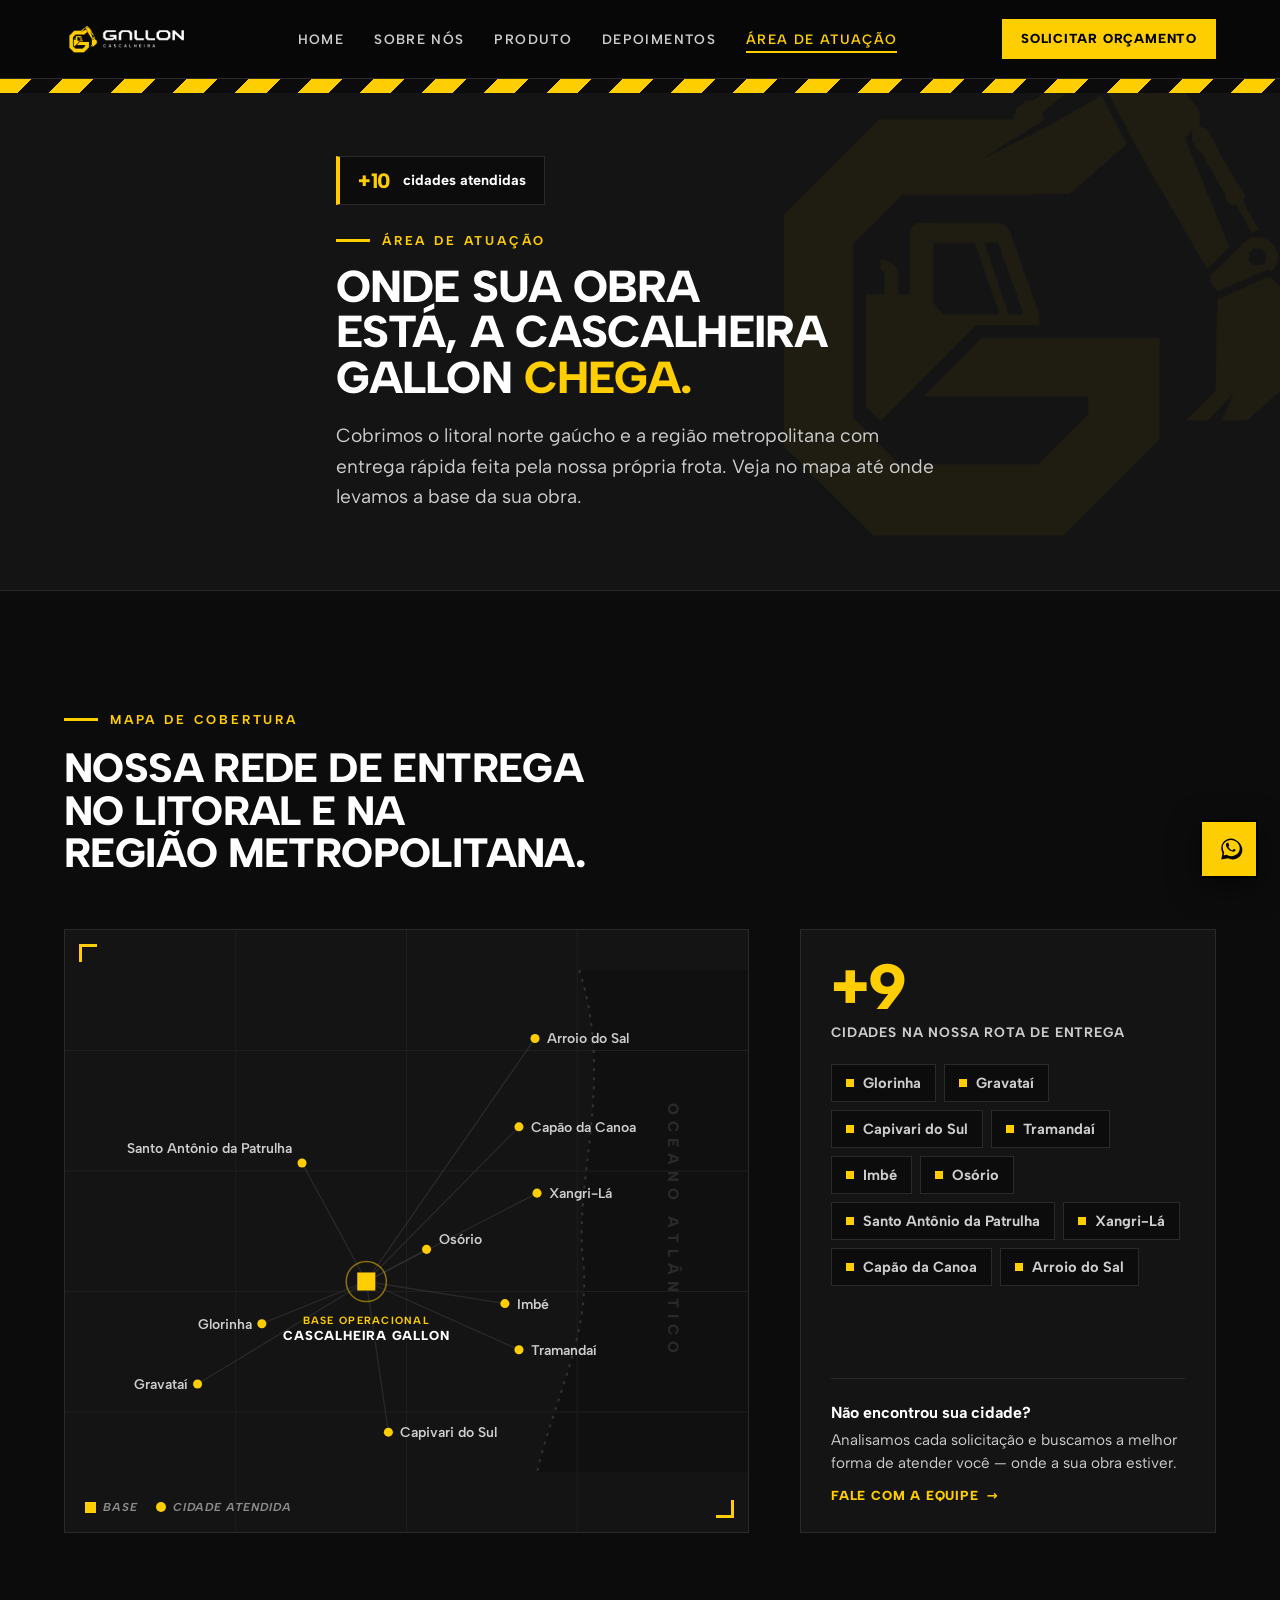
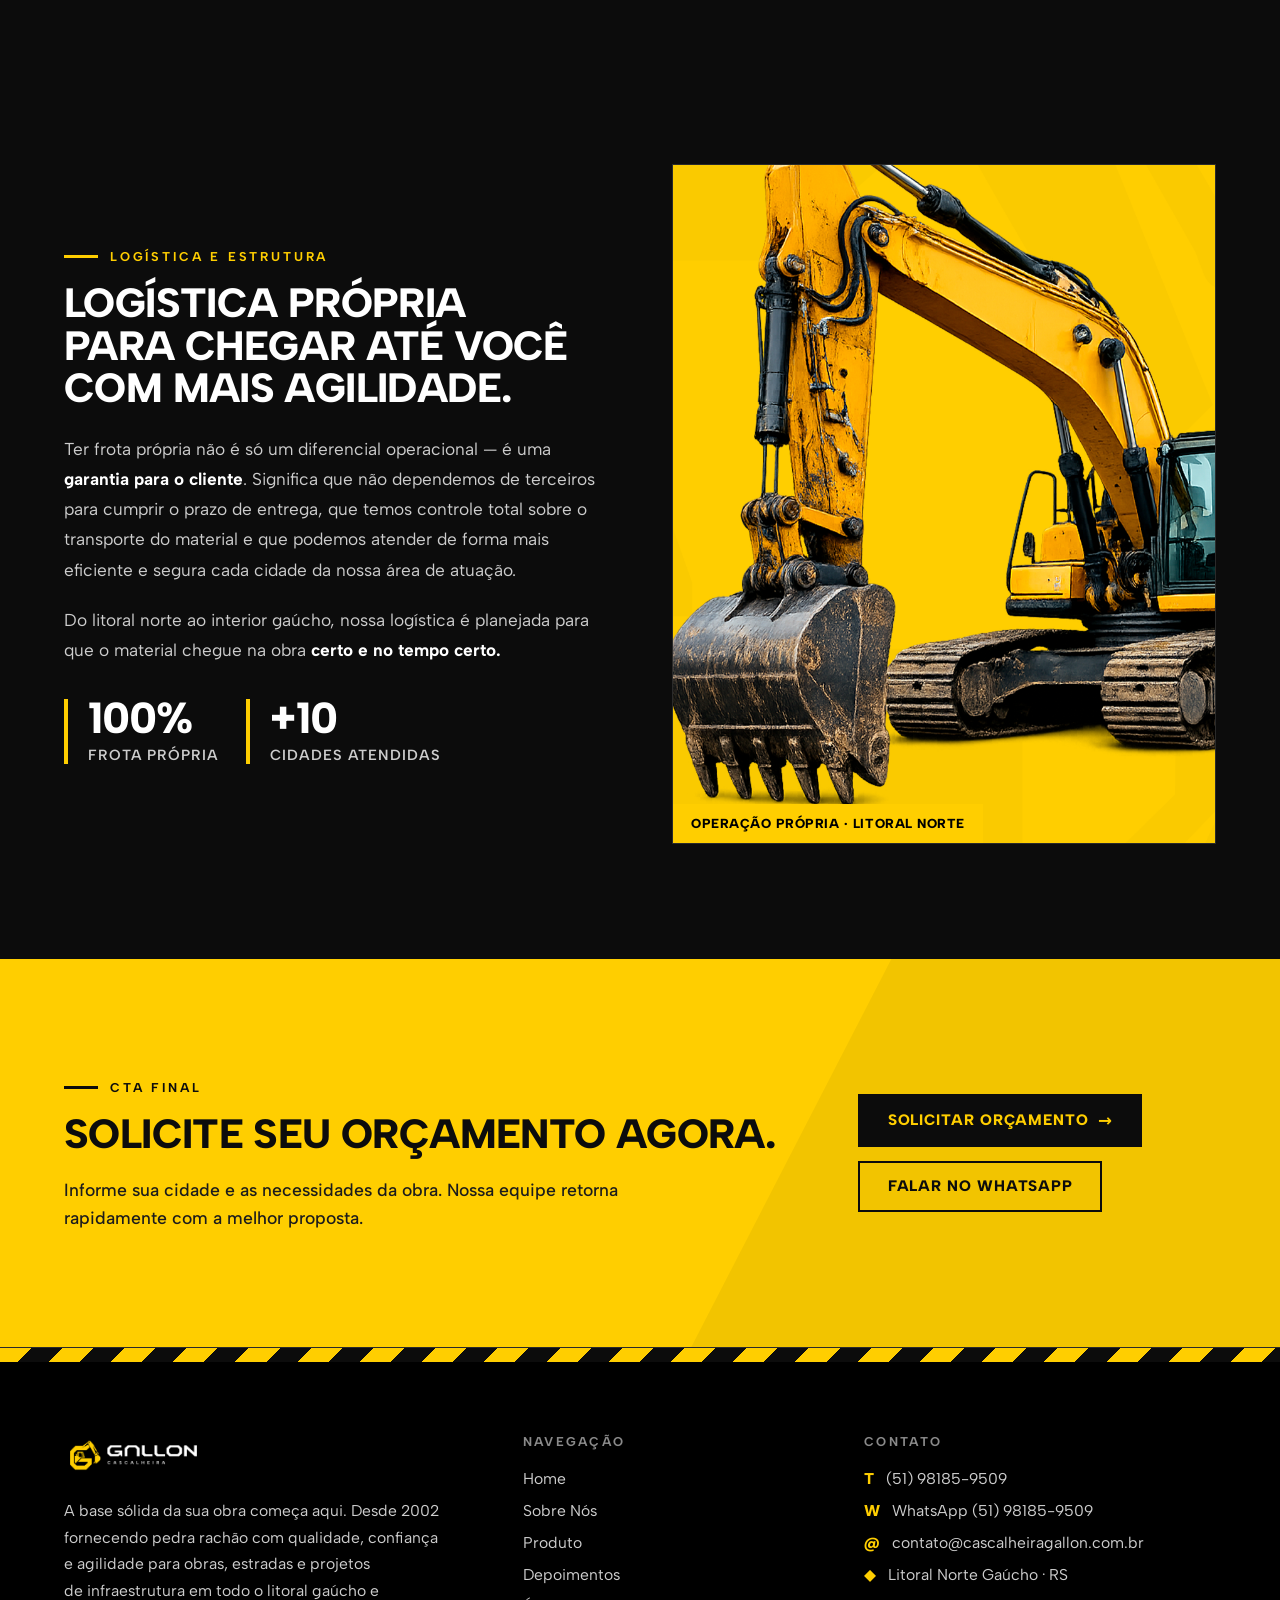
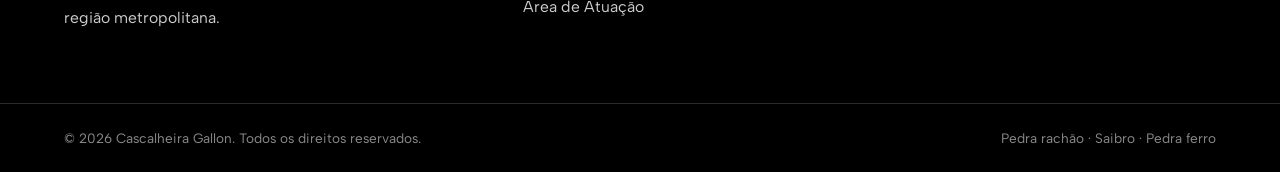
==== commit 672e163d: "cta" ====
--- a/area.html
+++ b/area.html
@@ -23,10 +23,6 @@
       <a href="area.html" class="is-active">Área de Atuação</a>
     </nav>
     <div class="head-cta">
-      <a href="https://wa.me/5551981859509" target="_blank" rel="noopener noreferrer" class="btn btn--whatsapp">
-        <svg width="16" height="16" viewBox="0 0 24 24" fill="currentColor" style="margin-right:4px;"><path d="M.057 24l1.687-6.163c-1.041-1.804-1.588-3.849-1.587-5.946C.06 5.348 5.397.01 12.008.01c3.202.001 6.212 1.246 8.477 3.514 2.266 2.268 3.507 5.28 3.505 8.484-.004 6.657-5.34 11.997-11.953 11.997-2.005-.001-3.973-.502-5.724-1.457L0 24zm6.59-4.846c1.6.95 3.188 1.449 4.825 1.451 5.436 0 9.86-4.42 9.864-9.864.002-2.637-1.03-5.115-2.908-6.995-1.878-1.88-4.357-2.912-6.997-2.914-5.443 0-9.865 4.42-9.869 9.865-.001 1.748.461 3.456 1.339 4.975l-.975 3.565 3.655-.958zm11.603-7.559c-.31-.155-1.838-.907-2.114-1.008-.276-.1-.478-.15-.678.15-.2.3-.777.98-.952 1.18-.176.2-.351.226-.662.07-1.348-.675-2.222-1.224-3.056-2.648-.22-.379.22-.351.629-1.168.069-.138.034-.26-.017-.363-.051-.1-.478-1.15-.654-1.575-.172-.414-.34-.358-.478-.365-.124-.006-.266-.007-.408-.007-.143 0-.377.054-.573.27-.197.216-.75.733-.75 1.786 0 1.053.766 2.072.873 2.215.106.143 1.508 2.302 3.652 3.228.51.22.908.351 1.218.449.512.162.978.139 1.346.084.41-.06 1.838-.752 2.096-1.44.258-.688.258-1.277.18-1.4-.078-.124-.276-.197-.586-.352z"/></svg>
-        WhatsApp
-      </a>
       <a href="index.html#orcamento" class="btn">Solicitar Orçamento</a>
       <button class="burger" aria-label="Abrir menu" aria-expanded="false"><span></span><span></span><span></span></button>
     </div>
@@ -37,9 +33,8 @@
   <a href="sobre.html">Sobre Nós</a>
   <a href="produto.html">Produto</a>
   <a href="depoimentos.html">Depoimentos</a>
-  <a href="area.html" class="is-active">Área de Atuação</a>
-  <a href="https://wa.me/5551981859509" target="_blank" rel="noopener noreferrer" class="btn btn--whatsapp" style="margin-top:26px;">WhatsApp</a>
-  <a href="index.html#orcamento" class="btn" style="margin-top:12px;">Solicitar Orçamento</a>
+  <a href="area.html" class="is-active">Area de Atuação</a>
+  <a href="index.html#orcamento" class="btn">Solicitar Orçamento</a>
 </nav>
 
 <main>
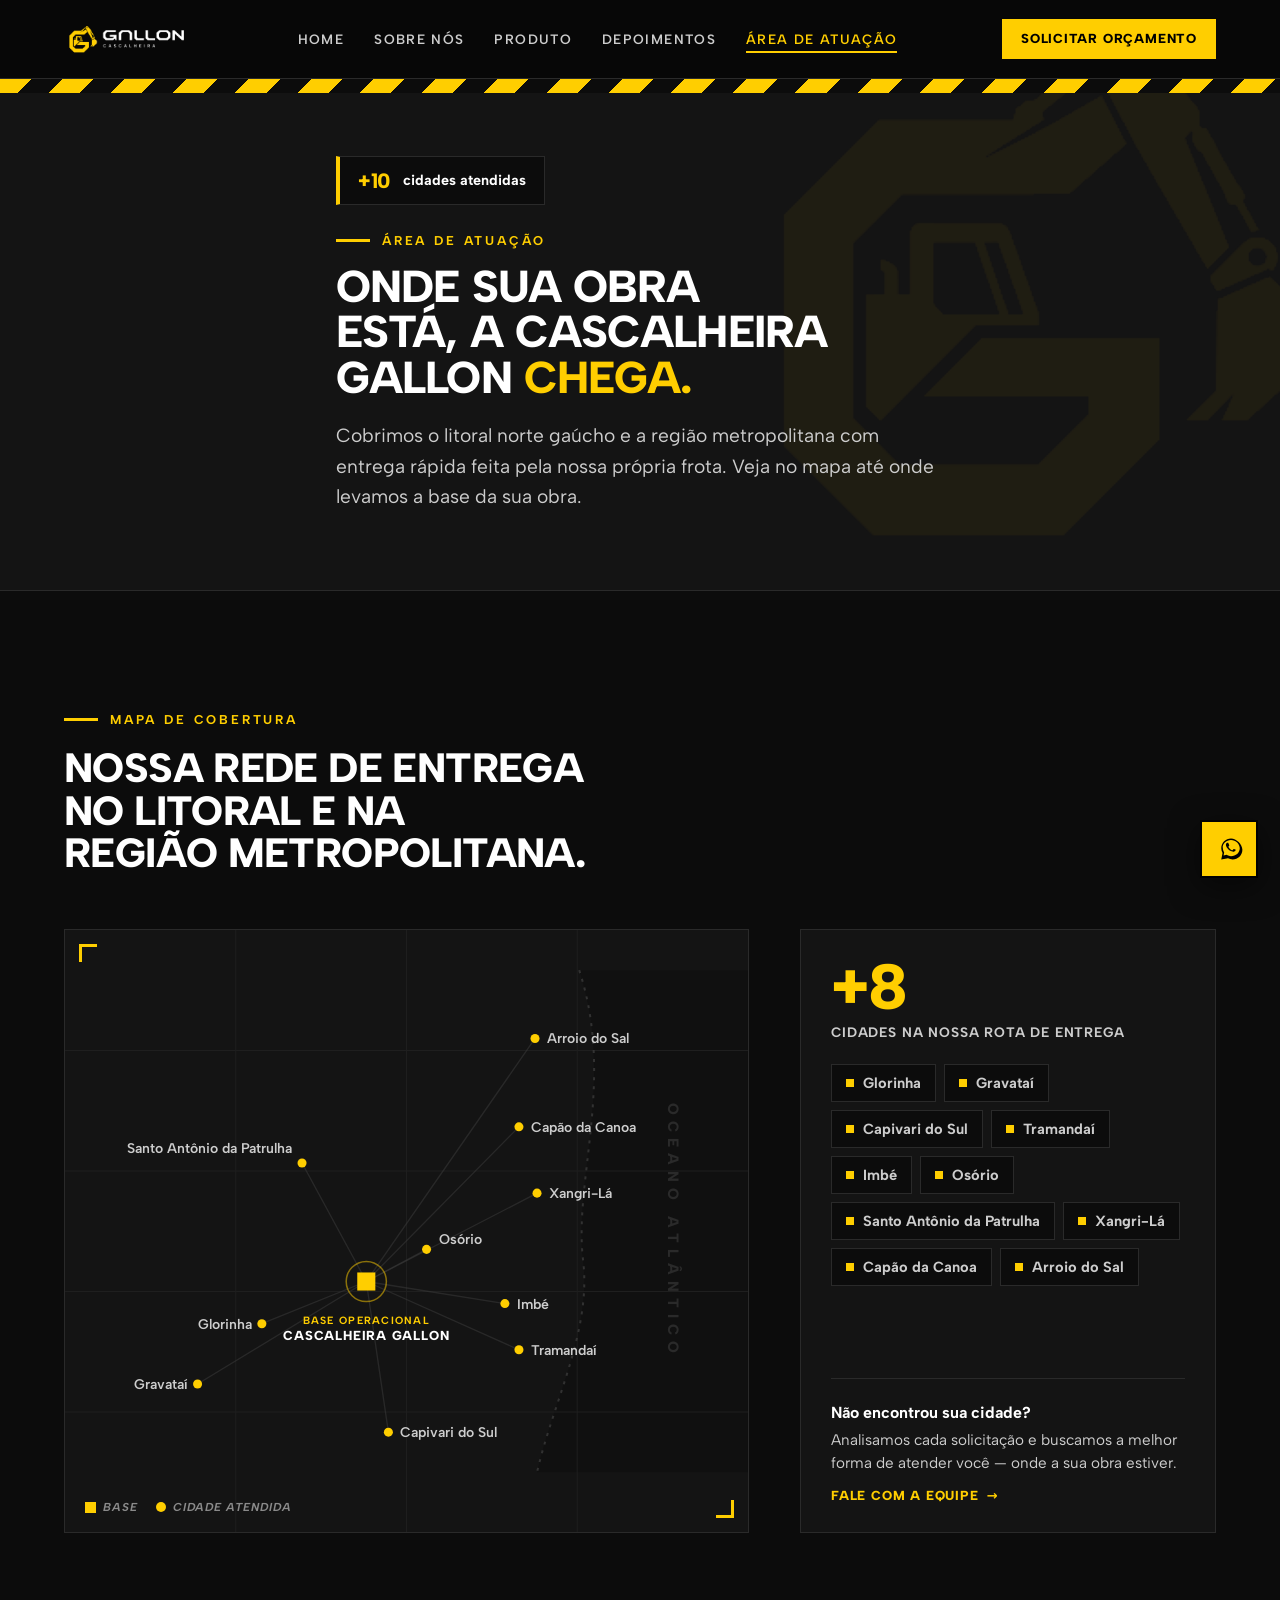
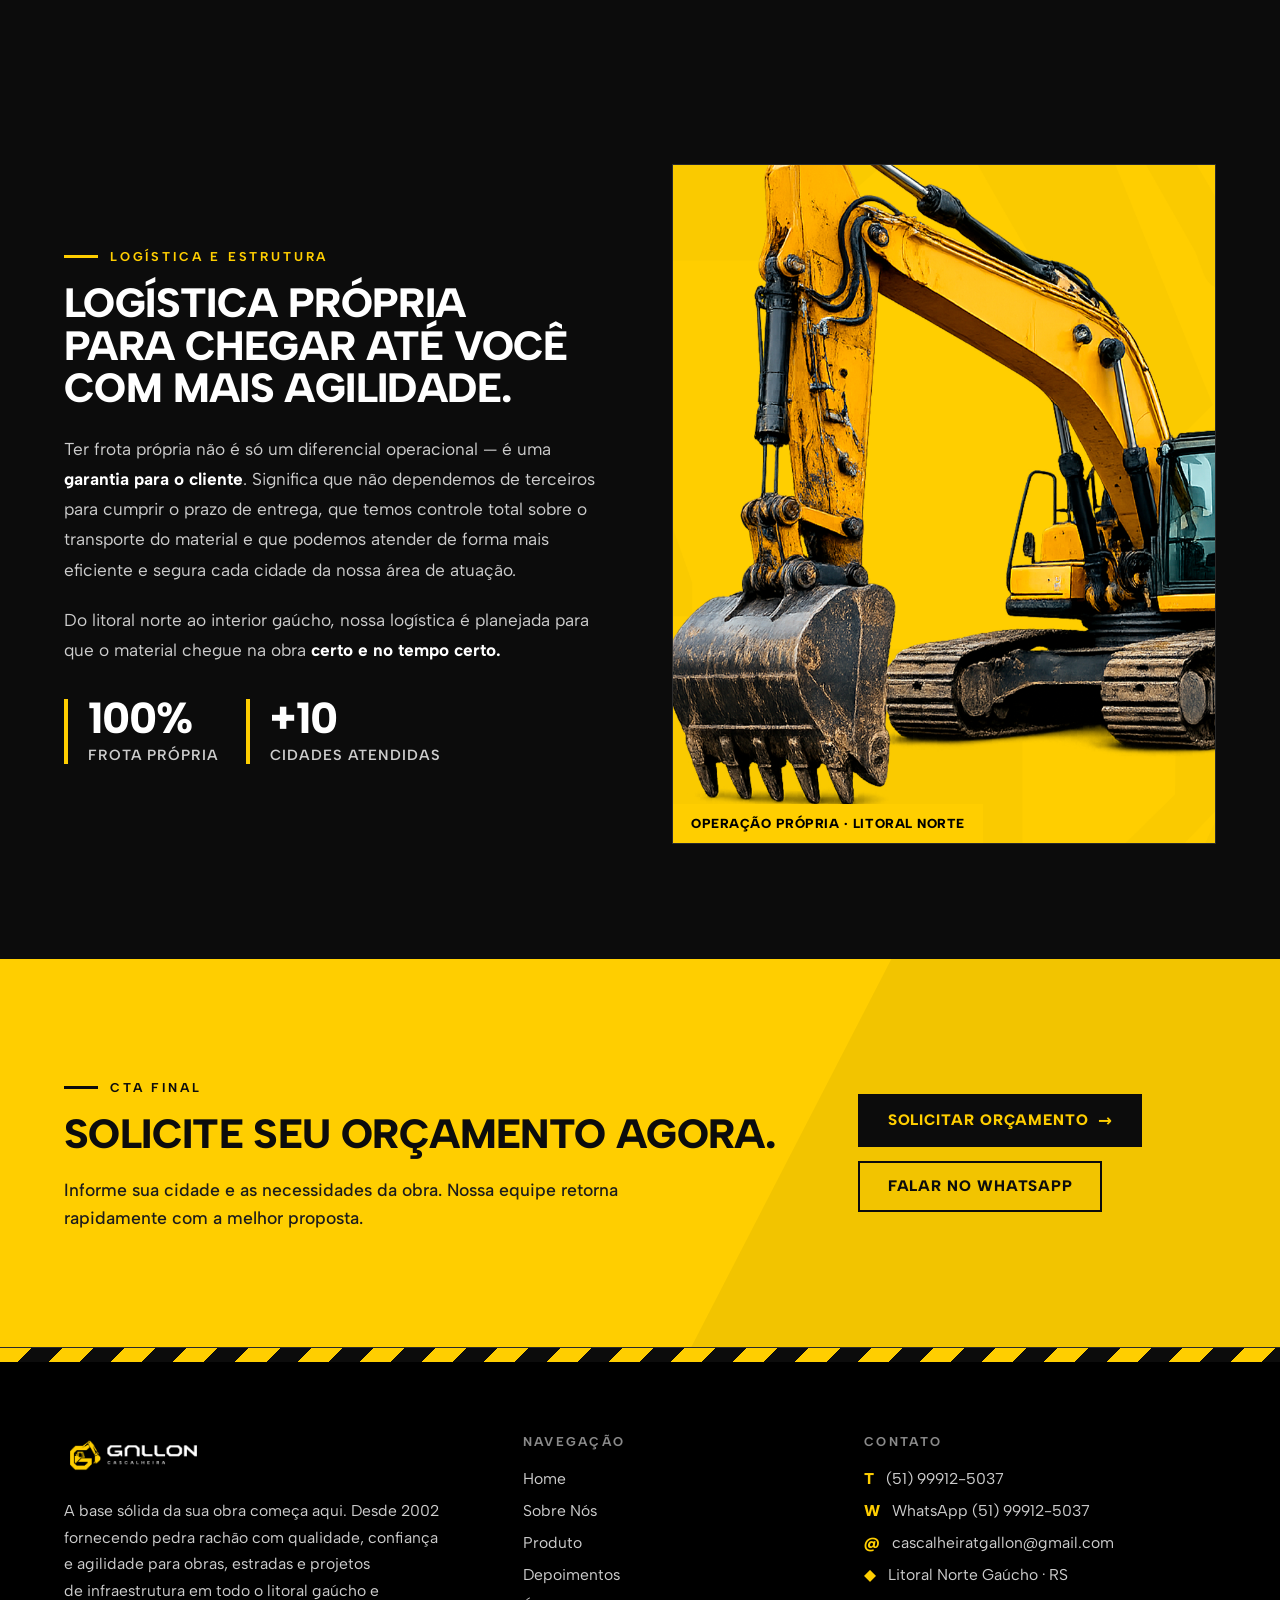
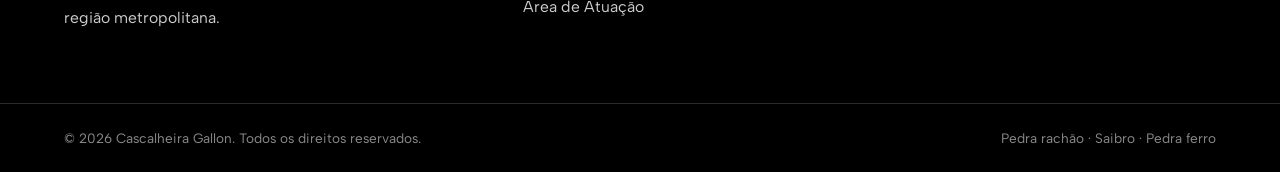
==== commit 1c36ffa8: "faça" ====
--- a/area.html
+++ b/area.html
@@ -7,7 +7,7 @@
 <meta name="description" content="Onde sua obra está, a Cascalheira Gallon chega. Atendemos o litoral norte gaúcho e região metropolitana com entrega rápida e frota própria.">
 <link rel="icon" href="assets/icon-g.png">
 <link rel="stylesheet" href="assets/gallon.css?v=16">
-<link rel="stylesheet" href="assets/gallon-mobile.css?v=1">
+<link rel="stylesheet" href="assets/gallon-mobile.css?v=2">
 </head>
 <body>
 
@@ -29,12 +29,30 @@
   </div>
 </header>
 <nav class="mobile-nav" aria-label="Menu móvel">
-  <a href="index.html">Home</a>
-  <a href="sobre.html">Sobre Nós</a>
-  <a href="produto.html">Produto</a>
-  <a href="depoimentos.html">Depoimentos</a>
-  <a href="area.html" class="is-active">Area de Atuação</a>
-  <a href="index.html#orcamento" class="btn">Solicitar Orçamento</a>
+  <div class="mobile-nav__links">
+    <a href="index.html">Home</a>
+    <a href="sobre.html">Sobre Nós</a>
+    <a href="produto.html">Produto</a>
+    <a href="depoimentos.html">Depoimentos</a>
+    <a href="area.html" class="is-active">Área de Atuação</a>
+  </div>
+  <div class="mobile-nav__footer">
+    <div class="mobile-nav__footer-title">Contato Rápido</div>
+    <div class="mobile-nav__contact-row">
+      <a href="tel:51999125037" class="mobile-nav__contact-btn mobile-nav__contact-btn--phone">
+        <svg width="16" height="16" viewBox="0 0 24 24" fill="none" stroke="currentColor" stroke-width="2" stroke-linecap="round" stroke-linejoin="round" style="margin-right:6px;"><path d="M22 16.92v3a2 2 0 0 1-2.18 2 19.79 19.79 0 0 1-8.63-3.07 19.5 19.5 0 0 1-6-6 19.79 19.79 0 0 1-3.07-8.67A2 2 0 0 1 4.11 2h3a2 2 0 0 1 2 1.72(12.84 12.84 0 0 0 .7 2.81 2 2 0 0 1-.45 2.11L8.09 9.91a16 16 0 0 0 6 6l1.27-1.27a2 2 0 0 1 2.11-.45 12.84 12.84 0 0 0 2.81.7A2 2 0 0 1 22 16.92z"/></svg>
+        Ligar
+      </a>
+      <a href="https://wa.me/5551999125037" target="_blank" rel="noopener noreferrer" class="mobile-nav__contact-btn mobile-nav__contact-btn--wpp">
+        <svg width="16" height="16" viewBox="0 0 24 24" fill="currentColor" style="margin-right:6px;"><path d="M.057 24l1.687-6.163c-1.041-1.804-1.588-3.849-1.587-5.946C.06 5.348 5.397.01 12.008.01c3.202.001 6.212 1.246 8.477 3.514 2.266 2.268 3.507 5.28 3.505 8.484-.004 6.657-5.34 11.997-11.953 11.997-2.005-.001-3.973-.502-5.724-1.457L0 24zm6.59-4.846c1.6.95 3.188 1.449 4.825 1.451 5.436 0 9.86-4.42 9.864-9.864.002-2.637-1.03-5.115-2.908-6.995-1.878-1.88-4.357-2.912-6.997-2.914-5.443 0-9.865 4.42-9.869 9.865-.001 1.748.461 3.456 1.339 4.975l-.975 3.565 3.655-.958zm11.603-7.559c-.31-.155-1.838-.907-2.114-1.008-.276-.1-.478-.15-.678.15-.2.3-.777.98-.952 1.18-.176.2-.351.226-.662.07-1.348-.675-2.222-1.224-3.056-2.648-.22-.379.22-.351.629-1.168.069-.138.034-.26-.017-.363-.051-.1-.478-1.15-.654-1.575-.172-.414-.34-.358-.478-.365-.124-.006-.266-.007-.408-.007-.143 0-.377.054-.573.27-.197.216-.75.733-.75 1.786 0 1.053.766 2.072.873 2.215.106.143 1.508 2.302 3.652 3.228.51.22.908.351 1.218.449.512.162.978.139 1.346.084.41-.06 1.838-.752 2.096-1.44.258-.688.258-1.277.18-1.4-.078-.124-.276-.197-.586-.352z"/></svg>
+        WhatsApp
+      </a>
+    </div>
+    <div class="mobile-nav__info">
+      Cascalheira Gallon · Litoral Norte Gaúcho<br>
+      Fornecendo pedra rachão de qualidade desde 2002.
+    </div>
+  </div>
 </nav>
 
 <main>
@@ -174,7 +192,7 @@
     </div>
     <div class="btn-row" data-reveal data-delay="2">
       <a href="index.html#orcamento" class="btn btn--dark">Solicitar Orçamento <span class="arrow">→</span></a>
-      <a href="https://wa.me/5551981859509" target="_blank" rel="noopener noreferrer" class="btn btn--dark" style="background:transparent;border-color:#0c0c0c;color:#0c0c0c;">Falar no WhatsApp</a>
+      <a href="https://wa.me/5551999125037" target="_blank" rel="noopener noreferrer" class="btn btn--dark" style="background:transparent;border-color:#0c0c0c;color:#0c0c0c;">Falar no WhatsApp</a>
     </div>
   </div>
 </section>
@@ -202,9 +220,9 @@
     <div class="foot-col foot-contact">
       <h4>Contato</h4>
       <ul>
-        <li><span class="ic">T</span><span>(51) 98185-9509</span></li>
-        <li><span class="ic">W</span><a href="https://wa.me/5551981859509" target="_blank" rel="noopener noreferrer" style="color:inherit;text-decoration:none;">WhatsApp (51) 98185-9509</a></li>
-        <li><span class="ic">@</span><span>contato@cascalheiragallon.com.br</span></li>
+        <li><span class="ic">T</span><span>(51) 99912-5037</span></li>
+        <li><span class="ic">W</span><a href="https://wa.me/5551999125037" target="_blank" rel="noopener noreferrer" style="color:inherit;text-decoration:none;">WhatsApp (51) 99912-5037</a></li>
+        <li><span class="ic">@</span><span>cascalheiratgallon@gmail.com</span></li>
         <li><span class="ic">◆</span><span>Litoral Norte Gaúcho · RS</span></li>
       </ul>
     </div>
@@ -215,7 +233,7 @@
   </div>
 </footer>
 
-<a class="wa-float" href="https://wa.me/5551981859509" target="_blank" rel="noopener noreferrer" aria-label="Falar no WhatsApp">
+<a class="wa-float" href="https://wa.me/5551999125037" target="_blank" rel="noopener noreferrer" aria-label="Falar no WhatsApp">
   <svg viewBox="0 0 32 32" fill="currentColor" aria-hidden="true"><path d="M16 3C9.4 3 4 8.4 4 15c0 2.1.6 4.1 1.6 5.9L4 29l8.3-1.6c1.7.9 3.6 1.4 5.7 1.4 6.6 0 12-5.4 12-12S22.6 3 16 3zm0 21.8c-1.8 0-3.5-.5-5-1.4l-.4-.2-3.7.7.7-3.6-.2-.4c-1-1.6-1.5-3.4-1.5-5.3C5.2 9.6 10 4.8 16 4.8S26.8 9.6 26.8 15 22 24.8 16 24.8zm5.9-7.8c-.3-.2-1.9-.9-2.2-1-.3-.1-.5-.2-.7.2-.2.3-.8 1-1 1.2-.2.2-.4.2-.7.1-.3-.2-1.4-.5-2.6-1.6-1-.9-1.6-1.9-1.8-2.3-.2-.3 0-.5.1-.7l.5-.6c.2-.2.2-.3.3-.5.1-.2.1-.4 0-.6l-1-2.4c-.3-.6-.5-.5-.7-.5h-.6c-.2 0-.5.1-.8.4-.3.3-1 1-1 2.4s1.1 2.8 1.2 3c.2.2 2.1 3.2 5 4.5.7.3 1.2.5 1.7.6.7.2 1.3.2 1.8.1.6-.1 1.9-.8 2.1-1.5.3-.7.3-1.4.2-1.5-.1-.2-.3-.2-.6-.4z"/></svg>
   <span>Falar no WhatsApp</span>
 </a>
--- a/assets/gallon-mobile.css
+++ b/assets/gallon-mobile.css
@@ -1,177 +1,848 @@
 /* ===========================================================
-   GALLON · CASCALHEIRA — MOBILE LAYER
-   Adapta 100% do conteúdo desktop para telas pequenas.
-   Nada é removido: tudo é reempilhado, reescalado e reordenado.
+   GALLON · CASCALHEIRA — MOBILE LAYER v2.0
+   Redesign completo para mobile: menos texto, mais impacto.
+   Estética premium com glassmorphism, micro-animações e
+   hierarquia visual brutal.
+
+   Filosofia: cada pixel conta no mobile.
+   Identidade: #FFCE00 · #0C0C0C · Albert Sans · industrial.
+
    Carregado DEPOIS de gallon.css.
    =========================================================== */
+
+/* ---------------------------------------------------------
+   KEYFRAMES — animações leves para mobile
+   --------------------------------------------------------- */
+
+/* Staggered slide-in para menu mobile */
+@keyframes gallonSlideIn {
+  from { opacity: 0; transform: translateX(28px); }
+  to   { opacity: 1; transform: translateX(0); }
+}
+
+/* Fade-up suave para conteúdo */
+@keyframes gallonFadeUp {
+  from { opacity: 0; transform: translateY(14px); }
+  to   { opacity: 1; transform: translateY(0); }
+}
+
+/* Pulse de brilho no WhatsApp */
+@keyframes gallonWaPulse {
+  0%   { box-shadow: 0 0 0 0 rgba(37, 211, 102, 0.55); }
+  70%  { box-shadow: 0 0 0 12px rgba(37, 211, 102, 0); }
+  100% { box-shadow: 0 0 0 0 rgba(37, 211, 102, 0); }
+}
+
+/* Glow suave no CTA principal */
+@keyframes gallonGlow {
+  0%, 100% { box-shadow: 0 0 0 0 rgba(255, 206, 0, 0); }
+  50%      { box-shadow: 0 0 20px 2px rgba(255, 206, 0, 0.12); }
+}
 
 /* ---------------------------------------------------------
    TABLET / PHABLET  (≤ 720px)
    --------------------------------------------------------- */
-@media (max-width:720px){
-  :root{ --gut:20px; }
-
-  /* respiro vertical mais curto */
-  .section{ padding-block:clamp(48px,11vw,72px); }
-  .section--tight{ padding-block:clamp(38px,9vw,58px); }
-
-  /* tipografia: títulos confiantes mas nunca gigantes */
-  .display{ font-size:clamp(1.95rem,8.4vw,2.9rem); line-height:1.04; }
-  .h2{ font-size:clamp(1.55rem,6.6vw,2.2rem); line-height:1.08; }
-  .h3{ font-size:1.18rem; }
-  .lead{ font-size:1.02rem; }
-  .body{ font-size:1rem; }
-  .section-head{ margin-bottom:34px; }
-
-  /* botões: largura total e alvo de toque ≥ 52px */
-  .btn{ width:100%; padding:1.05em 1.4em; }
-  .btn-row{ gap:12px; }
-  .btn-row .btn{ width:100%; }
+@media (max-width: 720px) {
+  :root { --gut: 20px; }
+
+  /* Respiro vertical compacto */
+  .section { padding-block: clamp(40px, 9vw, 64px); }
+  .section--tight { padding-block: clamp(32px, 7vw, 48px); }
+
+  /* Tipografia: impactante mas controlada */
+  .display {
+    font-size: clamp(1.85rem, 7.5vw, 2.7rem);
+    line-height: 1.02;
+    letter-spacing: -.025em;
+  }
+  .h2 {
+    font-size: clamp(1.45rem, 6vw, 2.1rem);
+    line-height: 1.06;
+  }
+  .h3 { font-size: 1.12rem; }
+  .lead { font-size: 1rem; line-height: 1.55; }
+  .body { font-size: .97rem; line-height: 1.6; }
+  .section-head { margin-bottom: 28px; }
+
+  /* Botões: touch-friendly com glow sutil */
+  .btn {
+    width: 100%;
+    padding: 1.05em 1.4em;
+    min-height: 52px;
+    border-radius: 0;
+    transition: transform .12s var(--ease), background .12s, box-shadow .3s;
+  }
+  .btn:active { transform: scale(.97); }
+  .btn-row { gap: 10px; }
+  .btn-row .btn { width: 100%; }
+
+  /* Glass header */
+  .site-head {
+    position: sticky !important;
+    top: 0;
+    z-index: 100;
+    background: rgba(12, 12, 12, 0.72) !important;
+    backdrop-filter: blur(16px) saturate(1.4) !important;
+    -webkit-backdrop-filter: blur(16px) saturate(1.4) !important;
+    border-bottom: 1px solid rgba(255, 255, 255, 0.06);
+  }
+
+  /* Cards premium com glass effect */
+  .card,
+  .tcard,
+  .credcard,
+  .appcard,
+  .hero-sobre__card,
+  .statement {
+    border-radius: 14px !important;
+    border: 1px solid rgba(255, 255, 255, 0.06) !important;
+    background: rgba(20, 20, 20, 0.6) !important;
+    backdrop-filter: blur(6px);
+    -webkit-backdrop-filter: blur(6px);
+    box-shadow: 0 2px 16px rgba(0, 0, 0, 0.2);
+    transition: transform .15s var(--ease), box-shadow .15s;
+  }
+  .card:active,
+  .tcard:active {
+    transform: scale(.985) !important;
+    box-shadow: 0 1px 8px rgba(0, 0, 0, 0.3);
+  }
+  /* Desativar hover lift em touch */
+  .card:hover,
+  .tcard:hover { transform: none; }
 }
 
+
 /* ---------------------------------------------------------
-   PHONE  (≤ 600px)  — reempilhamento principal
+   PHONE  (≤ 600px)  — redesign principal
    --------------------------------------------------------- */
-@media (max-width:600px){
-
-  /* ---- HEADER ---- */
-  .site-head__bar{ height:64px; }
-  .brand img{ height:30px; }
-  .burger{ width:42px; height:42px; }
-  .mobile-nav{ inset:64px 0 0 0; padding:26px var(--gut) 40px; overflow-y:auto; }
-  .mobile-nav a{ font-size:1.35rem; padding:16px 0; }
-
-  /* ---- HOME hero ---- */
-  .hero__grid{ gap:26px; padding-block:32px 0; }
-  .hero .display{ margin-top:16px; }
-  .hero .lead{ margin-top:18px; }
-  .hero__support{ margin-top:14px; font-size:.96rem; }
-  .hero .btn-row{ margin-top:26px; }
-  .hero__media{ max-width:none; margin-top:4px; }
-  .hero__panel{ aspect-ratio:4/3; clip-path:polygon(8% 0,100% 0,100% 100%,0 100%); }
-  .hero__tag{ bottom:18px; padding:11px 16px; font-size:.8rem; }
-  .hero__strip{ margin-top:8px; }
-  .hero__strip-in{ gap:10px 26px; padding-block:15px; }
-  .hero__strip-in span{ font-size:.68rem; padding-left:16px; }
-  .hero__strip-in span::before{ width:7px; height:7px; }
-
-  /* ---- NÚMEROS (home) ---- */
-  .nums__grid{ margin-top:26px; }
-  .numbox{ padding:26px 0 4px; }
-  .stat__num{ font-size:clamp(2.6rem,15vw,3.6rem); }
-  .stat__lab{ font-size:.9rem; }
-
-  /* ---- DIFERENCIAIS ---- */
-  .diffs__head{ margin-bottom:32px; }
-  .card{ padding:26px 22px; }
-
-  /* ---- QUEM ATENDEMOS ---- */
-  .serve__list li{ font-size:1.08rem; gap:16px; padding:18px 0; align-items:flex-start; }
-  .serve__plus{ width:34px; height:34px; font-size:1.2rem; }
-  .serve__left .btn{ margin-top:26px; }
-
-  /* ---- CTA band ---- */
-  .cta-band__in{ gap:24px; }
-  .cta-band__sub{ font-size:1.02rem; margin-top:14px; }
-
-  /* ================= HERO · SOBRE ================= */
-  .hero-sobre__in{ gap:26px; padding-block:34px; }
-  .hero-sobre__year{
-    font-size:44vw; right:-4%; top:26px; transform:none;
-    opacity:.08; line-height:.7;
-  }
-  .hero-sobre__card{ padding:26px 24px; }
-  .hero-sobre__card .big{ font-size:2rem; }
-  .hero-sobre__tl-in{ flex-direction:column; }
-  .hero-sobre__tl-in span{
-    flex:1 1 100%; min-width:0; border-left:0;
-    border-top:1px solid var(--steel); padding:16px 0 16px 24px;
-  }
-  .hero-sobre__tl-in span:first-child{ border-top:0; }
-  .hero-sobre__tl-in span::before{ left:0; }
-
-  /* ================= HERO · PRODUTO (pdp) ================= */
-  .pdp__in{ gap:26px; padding-block:34px; }
-  .pdp__info{ max-width:none; }
-  .pdp__title{ line-height:.96; }
-  .pdp__specs{ flex-direction:column; }
-  .pdp__specs > div{
-    flex:1 1 100%; border-left:0; padding:16px 0;
-    border-top:1px solid var(--steel);
-  }
-  .pdp__specs > div:first-child{ border-top:0; padding-top:2px; }
-  .pdp__cta{ gap:18px; margin-top:28px; }
-  .pdp__cta .btn{ width:100%; }
-  .pdp__link{ width:100%; text-align:center; }
-  .pdp__media{ order:2; aspect-ratio:4/3; }
-  .pdp__media::before{ width:60px; height:60px; }
-
-  /* processo / passos + aplicações */
-  .step{ grid-template-columns:auto 1fr; gap:16px; padding:24px 0; }
-  .step__n{ font-size:2.6rem; }
-  .appcard{ padding:28px 24px; }
-  .feat{ gap:16px; padding:22px 0; }
-  .feat__mark{ width:40px; height:40px; font-size:1.3rem; }
-
-  /* ================= HERO · DEPOIMENTOS ================= */
-  .hero-dep__in{ gap:24px; padding-block:34px 6px; }
-  .hero-dep__txt{ max-width:none; }
-  .hero-dep__mark{ font-size:34vw; top:-2%; right:2%; opacity:.07; }
-  .hero-dep__trust{ margin-top:24px; }
-  .hero-dep__pull{ padding:30px 26px; animation:none; }
-  .hero-dep__pull blockquote{ font-size:1.3rem; }
-  .hero-dep__pull::after{ width:40px; height:40px; }
-
-  /* cards de depoimento + credibilidade */
-  .tcard{ padding:28px 24px; gap:18px; }
-  .tcard__q{ font-size:1.1rem; }
-  .credcard{ padding:22px 22px; gap:14px; }
-  .credcard p{ font-size:1rem; }
-
-  /* ================= ÁREA DE ATUAÇÃO ================= */
-  .area-hero__in{ padding-block:34px; }
-  .area-hero__wm{ height:auto; width:150%; right:-40%; opacity:.045; }
-
-  .areamap__wrap{ gap:20px; }
-  .areamap__side{ order:-1; padding:26px 24px 22px; }
-  .areamap__count{ font-size:3.4rem; }
-  .areamap__cities{ gap:7px; }
-  .areamap__city{ font-size:.88rem; padding:8px 12px; }
-  .areamap__note{ padding-top:20px; }
-
-  /* MAPA SVG: os rótulos ficariam ilegíveis reduzidos — viram diagrama
-     visual (base + rotas + pins) e os NOMES vivem nos chips acima. */
-  .areamap__panel{ min-height:0; }
+@media (max-width: 600px) {
+
+  /* ========================================
+     HEADER COMPACTO
+     ======================================== */
+  .site-head__bar { height: 60px; }
+  .brand img { height: 28px; }
+  .burger {
+    width: 40px;
+    height: 40px;
+    border-radius: 8px;
+    border: 1px solid rgba(255, 255, 255, 0.08);
+    background: rgba(255, 255, 255, 0.04);
+  }
+
+  /* ========================================
+     MENU MOBILE PREMIUM
+     ======================================== */
+  .mobile-nav {
+    inset: 60px 0 0 0 !important;
+    padding: 20px var(--gut) 28px !important;
+    height: calc(100dvh - 60px) !important;
+    display: flex !important;
+    flex-direction: column !important;
+    justify-content: space-between !important;
+    background: linear-gradient(
+      175deg,
+      rgba(18, 18, 18, 0.99) 0%,
+      rgba(12, 12, 12, 0.99) 100%
+    ) !important;
+    overflow-y: auto !important;
+    overscroll-behavior: contain;
+  }
+
+  /* Links com animação staggered */
+  .mobile-nav__links {
+    display: flex;
+    flex-direction: column;
+    gap: 6px;
+    margin-top: 4px;
+  }
+  .mobile-nav.open .mobile-nav__links a {
+    animation: gallonSlideIn .35s var(--ease) both;
+  }
+  .mobile-nav.open .mobile-nav__links a:nth-child(1) { animation-delay: .04s; }
+  .mobile-nav.open .mobile-nav__links a:nth-child(2) { animation-delay: .08s; }
+  .mobile-nav.open .mobile-nav__links a:nth-child(3) { animation-delay: .12s; }
+  .mobile-nav.open .mobile-nav__links a:nth-child(4) { animation-delay: .16s; }
+  .mobile-nav.open .mobile-nav__links a:nth-child(5) { animation-delay: .20s; }
+
+  .mobile-nav a {
+    display: flex !important;
+    align-items: center !important;
+    justify-content: space-between !important;
+    font-size: 1rem !important;
+    font-weight: 700 !important;
+    text-transform: uppercase;
+    letter-spacing: .08em;
+    padding: 15px 18px !important;
+    background: rgba(255, 255, 255, 0.02) !important;
+    border: 1px solid rgba(255, 255, 255, 0.04) !important;
+    border-radius: 12px !important;
+    color: var(--white) !important;
+    text-decoration: none;
+    transition: background .15s, border-color .15s, transform .1s;
+    width: 100%;
+    box-sizing: border-box;
+    margin: 0 !important;
+  }
+  .mobile-nav a:active {
+    background: rgba(255, 206, 0, 0.06) !important;
+    border-color: rgba(255, 206, 0, 0.2) !important;
+    transform: scale(.98);
+  }
+  .mobile-nav a.is-active {
+    color: var(--yellow) !important;
+    background: rgba(255, 206, 0, 0.04) !important;
+    border-color: rgba(255, 206, 0, 0.18) !important;
+  }
+  .mobile-nav a::after {
+    content: "→";
+    font-size: 1em;
+    color: rgba(255, 255, 255, 0.2);
+    transition: transform .15s, color .15s;
+  }
+  .mobile-nav a.is-active::after {
+    color: var(--yellow);
+    transform: translateX(3px);
+  }
+
+  /* Rodapé do Menu — contato rápido */
+  .mobile-nav__footer {
+    margin-top: auto;
+    padding-top: 20px;
+    border-top: 1px solid rgba(255, 255, 255, 0.06);
+  }
+  .mobile-nav__footer-title {
+    font-size: .7rem;
+    font-weight: 800;
+    text-transform: uppercase;
+    letter-spacing: .16em;
+    color: var(--gray-dim);
+    margin-bottom: 10px;
+  }
+  .mobile-nav__contact-row {
+    display: grid;
+    grid-template-columns: 1fr 1fr;
+    gap: 8px;
+    margin-bottom: 14px;
+  }
+  .mobile-nav__contact-btn {
+    display: inline-flex;
+    align-items: center;
+    justify-content: center;
+    gap: 6px;
+    padding: 13px 10px;
+    font-size: .78rem;
+    font-weight: 800;
+    text-transform: uppercase;
+    letter-spacing: .05em;
+    border-radius: 10px;
+    text-decoration: none;
+    transition: transform .1s;
+    box-sizing: border-box;
+  }
+  .mobile-nav__contact-btn:active { transform: scale(.96); }
+  .mobile-nav__contact-btn--phone {
+    background: var(--char);
+    border: 1px solid var(--steel);
+    color: var(--white);
+  }
+  .mobile-nav__contact-btn--wpp {
+    background: #25D366;
+    color: var(--white);
+    border: 1px solid #25D366;
+  }
+  .mobile-nav__info {
+    font-size: .72rem;
+    color: var(--gray-dim);
+    line-height: 1.45;
+  }
+
+
+  /* ========================================
+     HOME · HERO — compacto e impactante
+     ======================================== */
+  .hero__grid {
+    gap: 20px;
+    padding-block: 28px 0;
+  }
+  .hero .display { margin-top: 14px; }
+  .hero .lead {
+    margin-top: 14px;
+    font-size: .97rem;
+    line-height: 1.5;
+  }
+
+  /* ESCONDER: parágrafo redundante */
+  .hero__support { display: none !important; }
+
+  .hero .btn-row { margin-top: 22px; }
+
+  /* Imagem hero — aspecto mais largo, clip sutil */
+  .hero__media { max-width: none; margin-top: 2px; }
+  .hero__panel {
+    aspect-ratio: 16 / 10;
+    clip-path: polygon(6% 0, 100% 0, 100% 100%, 0 100%);
+    border-radius: 0 0 0 0;
+  }
+  .hero__tag {
+    bottom: 14px;
+    padding: 10px 14px;
+    font-size: .76rem;
+    border-radius: 0;
+  }
+
+  /* Strip horizontal compacta */
+  .hero__strip { margin-top: 6px; }
+  .hero__strip-in {
+    gap: 8px 22px;
+    padding-block: 12px;
+    overflow-x: auto;
+    flex-wrap: nowrap;
+    -webkit-overflow-scrolling: touch;
+    scrollbar-width: none;
+  }
+  .hero__strip-in::-webkit-scrollbar { display: none; }
+  .hero__strip-in span {
+    font-size: .66rem;
+    padding-left: 14px;
+    white-space: nowrap;
+    flex-shrink: 0;
+  }
+  .hero__strip-in span::before { width: 6px; height: 6px; }
+
+
+  /* ========================================
+     NÚMEROS — grid 2×2 compacto
+     ======================================== */
+  .nums__grid {
+    margin-top: 20px;
+    display: grid !important;
+    grid-template-columns: 1fr 1fr !important;
+    gap: 0 !important;
+    border-top: 3px solid var(--yellow);
+  }
+  .numbox {
+    padding: 22px 16px 6px;
+    border-left: 1px solid var(--steel);
+    border-bottom: 1px solid var(--steel);
+  }
+  .numbox:nth-child(odd) { border-left: 0; padding-left: 0; }
+  .numbox:nth-child(n+3) { border-bottom: 0; }
+  .stat__num { font-size: clamp(2.2rem, 12vw, 3rem); }
+  .stat__lab { font-size: .82rem; letter-spacing: .03em; }
+
+
+  /* ========================================
+     DIFERENCIAIS — condensados a 3 cards
+     ======================================== */
+  .diffs__head { margin-bottom: 22px; }
+
+  /* ESCONDER: parágrafo introdutório longo */
+  .diffs__intro { display: none !important; }
+
+  /* ESCONDER: cards 4, 5, 6 — manter apenas os 3 mais impactantes */
+  .diffs__grid .card:nth-child(n+4) { display: none !important; }
+
+  .card {
+    padding: 22px 20px;
+  }
+  .card h3 { margin-block: 10px 8px; font-size: 1.05rem; }
+  .card .body { font-size: .93rem; }
+  .card__n { font-size: .75rem; }
+
+
+  /* ========================================
+     QUEM ATENDEMOS — lista enxuta
+     ======================================== */
+  .serve__grid { gap: 24px; }
+
+  /* ESCONDER: parágrafo descritivo — título já comunica */
+  .serve__left .body { display: none !important; }
+
+  .serve__left .btn { margin-top: 20px; }
+  .serve__list li {
+    font-size: 1.02rem;
+    gap: 14px;
+    padding: 14px 0;
+    align-items: center;
+  }
+  .serve__plus {
+    width: 32px;
+    height: 32px;
+    font-size: 1.1rem;
+    border-radius: 6px;
+  }
+
+
+  /* ========================================
+     CTA BAND — direto ao ponto
+     ======================================== */
+  .cta-band__in { gap: 20px; text-align: center; }
+
+  /* ESCONDER: subtítulo longo */
+  .cta-band__sub { display: none !important; }
+
+  /* ESCONDER: botão secundário "Ver Depoimentos" */
+  .cta-band__in .btn-row .btn:last-child:not(:first-child) {
+    display: none !important;
+  }
+
+  .cta-band__in .btn-row { justify-content: center; }
+  .cta-band .eyebrow { justify-content: center; }
+
+
+  /* ========================================
+     FOOTER — enxuto e focado
+     ======================================== */
+  .foot-grid {
+    gap: 24px;
+    padding-block: 40px;
+    grid-template-columns: 1fr !important;
+  }
+
+  /* ESCONDER: coluna de navegação (menu mobile já existe) */
+  .foot-col:not(.foot-contact) { display: none !important; }
+
+  /* ESCONDER: descrição longa do footer */
+  .foot-brand .body { display: none !important; }
+
+  .foot-brand img { height: 30px; margin-bottom: 0; }
+  .foot-brand {
+    display: flex;
+    align-items: center;
+    justify-content: center;
+  }
+  .foot-contact {
+    display: block !important;
+  }
+  .foot-contact h4 { text-align: center; margin-bottom: 16px; }
+  .foot-contact ul { gap: 10px; }
+  .foot-contact li { font-size: .92rem; }
+
+  .foot-bottom {
+    padding-block: 16px;
+    justify-content: center;
+    text-align: center;
+  }
+  .foot-bottom p { font-size: .76rem; }
+
+
+  /* ========================================
+     PÁGINAS INTERNAS — SOBRE
+     ======================================== */
+
+  /* Hero Sobre */
+  .hero-sobre__in {
+    gap: 22px;
+    padding-block: 30px;
+  }
+  .hero-sobre__year {
+    font-size: 38vw;
+    right: -4%;
+    top: 24px;
+    transform: none;
+    opacity: .06;
+    line-height: .7;
+  }
+  .hero-sobre__card {
+    padding: 22px 20px;
+    border-radius: 14px !important;
+  }
+  .hero-sobre__card .big { font-size: 1.85rem; }
+
+  /* Timeline compacta */
+  .hero-sobre__tl-in {
+    flex-direction: column;
+  }
+  .hero-sobre__tl-in span {
+    flex: 1 1 100%;
+    min-width: 0;
+    border-left: 0;
+    border-top: 1px solid var(--steel);
+    padding: 14px 0 14px 20px;
+    font-size: .75rem;
+  }
+  .hero-sobre__tl-in span:first-child { border-top: 0; }
+  .hero-sobre__tl-in span::before { left: 0; }
+
+  /* ESCONDER: parágrafos longos da seção história (manter só 2) */
+  .prose p:nth-child(n+3) { display: none !important; }
+
+  /* Highlight numbers compactos */
+  .hl { gap: 18px; margin-top: 24px; }
+  .hl__num { font-size: clamp(1.7rem, 8vw, 2.2rem); }
+  .hl__lab { font-size: .82rem; }
+
+  /* Statement cards (Missão/Visão) */
+  .statement { padding: 26px 22px; }
+  .statement p { font-size: 1.05rem; }
+
+  /* Values list compacta */
+  .plist li {
+    font-size: 1rem;
+    gap: 14px;
+    padding: 14px 0;
+  }
+  .plist .pl {
+    width: 30px;
+    height: 30px;
+    font-size: 1.05rem;
+    border-radius: 6px;
+  }
+
+
+  /* ========================================
+     PÁGINAS INTERNAS — PRODUTO
+     ======================================== */
+
+  /* PDP Hero */
+  .pdp__in {
+    gap: 22px;
+    padding-block: 28px;
+  }
+  .pdp__info { max-width: none; }
+  .pdp__title { line-height: .95; }
+
+  /* Specs empilhados */
+  .pdp__specs { flex-direction: column; }
+  .pdp__specs > div {
+    flex: 1 1 100%;
+    border-left: 0;
+    padding: 14px 0;
+    border-top: 1px solid var(--steel);
+  }
+  .pdp__specs > div:first-child { border-top: 0; padding-top: 2px; }
+
+  .pdp__cta { gap: 14px; margin-top: 22px; }
+  .pdp__cta .btn { width: 100%; }
+  .pdp__link { width: 100%; text-align: center; }
+
+  /* Imagem do produto */
+  .pdp__media {
+    order: 2;
+    aspect-ratio: 4 / 3;
+    border-radius: 8px;
+    overflow: hidden;
+  }
+  .pdp__media::before { width: 50px; height: 50px; }
+
+  /* Processo / passos */
+  .step {
+    grid-template-columns: auto 1fr;
+    gap: 14px;
+    padding: 20px 0;
+  }
+  .step__n { font-size: 2.4rem; }
+
+  /* App cards — ESCONDER cards 5 e 6 (manter 4) */
+  .appcard:nth-child(n+5) { display: none !important; }
+  .appcard {
+    padding: 24px 20px;
+    border-radius: 14px;
+  }
+
+  /* Features compactas */
+  .feat {
+    gap: 14px;
+    padding: 18px 0;
+  }
+  .feat__mark {
+    width: 36px;
+    height: 36px;
+    font-size: 1.2rem;
+    border-radius: 6px;
+  }
+  .feat .body { font-size: .93rem; }
+
+  /* ESCONDER: features 5 e 6 (manter 4) */
+  .feat:nth-child(n+5) { display: none !important; }
+
+  /* Hero Produto (full-bleed) */
+  .hero-prod__in { padding-block: clamp(36px, 5vw, 64px); }
+  .hero-prod__spec-in {
+    grid-template-columns: 1fr !important;
+  }
+  .hero-prod__spec-in > div {
+    border-left: 0 !important;
+    border-top: 1px solid var(--steel);
+    padding: 16px 20px;
+  }
+  .hero-prod__spec-in > div:first-child { border-top: 0; }
+  .hero-prod__badge { font-size: .78rem; padding: 8px 14px; }
+  .hero-prod__scroll { display: none; }
+
+  /* Breadcrumb compacto */
+  .crumbs {
+    font-size: .72rem;
+    gap: 8px;
+    margin-bottom: 16px;
+  }
+
+
+  /* ========================================
+     PÁGINAS INTERNAS — DEPOIMENTOS
+     ======================================== */
+
+  /* Hero depoimentos */
+  .hero-dep__in {
+    gap: 20px;
+    padding-block: 28px 6px;
+  }
+  .hero-dep__txt { max-width: none; }
+  .hero-dep__mark {
+    font-size: 30vw;
+    top: -2%;
+    right: 2%;
+    opacity: .05;
+  }
+  .hero-dep__trust {
+    margin-top: 20px;
+    gap: 12px;
+  }
+  .hero-dep__trust span {
+    border-left: 0;
+    padding-left: 0;
+    font-size: .85rem;
+  }
+
+  /* Pull-quote compacto — sem animação */
+  .hero-dep__pull {
+    padding: 26px 22px;
+    animation: none !important;
+    border-radius: 14px;
+  }
+  .hero-dep__pull blockquote { font-size: 1.2rem; }
+  .hero-dep__pull::after { width: 36px; height: 36px; }
+  .hero-dep__pull .qm { font-size: 3.4rem; }
+  .hero-dep__pull .by { padding-top: 16px; margin-top: 20px; gap: 10px; }
+  .hero-dep__pull .by img { width: 38px; height: 38px; }
+  .hero-dep__pull .by b { font-size: .92rem; }
+
+  /* ESCONDER: seção de reforço (redundante com hero) */
+  .hero-dep + .section--tight { display: none !important; }
+
+  /* Testimonial cards compactos */
+  .tcard {
+    padding: 24px 20px;
+    gap: 14px;
+    border-radius: 14px !important;
+  }
+  .tcard__q { font-size: 1.05rem; }
+  .tcard__mark { font-size: 3rem; height: 28px; }
+  .tcard__by { padding-top: 16px; }
+  .tcard__av { width: 44px; height: 44px; }
+  .tcard__name { font-size: .92rem; }
+
+  /* Credibility cards */
+  .credcard {
+    padding: 18px 18px;
+    gap: 12px;
+    border-radius: 12px !important;
+  }
+  .credcard .cm { width: 36px; height: 36px; font-size: 1.1rem; border-radius: 6px; }
+  .credcard p { font-size: .95rem; }
+
+
+  /* ========================================
+     PÁGINAS INTERNAS — ÁREA DE ATUAÇÃO
+     ======================================== */
+
+  /* Hero área */
+  .area-hero__in { padding-block: 28px; }
+  .area-hero__badge {
+    font-size: .82rem;
+    padding: 9px 14px;
+    border-radius: 8px;
+    margin-bottom: 16px;
+  }
+  .area-hero__wm {
+    height: auto;
+    width: 140%;
+    right: -35%;
+    opacity: .04;
+  }
+
+  /* Mapa layout */
+  .areamap__wrap { gap: 16px; }
+  .areamap__side {
+    order: -1;
+    padding: 22px 20px 18px;
+    border-radius: 14px;
+  }
+  .areamap__count { font-size: 3rem; }
+  .areamap__count-lab { font-size: .8rem; margin-top: 6px; }
+  .areamap__cities { gap: 6px; margin-top: 18px; }
+  .areamap__city {
+    font-size: .82rem;
+    padding: 7px 11px;
+    border-radius: 6px;
+  }
+  .areamap__city .cdot { width: 6px; height: 6px; }
+  .areamap__note { padding-top: 16px; }
+  .areamap__note p { font-size: .9rem; }
+  .areamap__note a { font-size: .78rem; }
+
+  /* Mapa SVG — esconder labels ilegíveis */
+  .areamap__panel {
+    min-height: 0;
+    border-radius: 14px;
+    overflow: hidden;
+  }
   .areamap__svg .plabel,
-  .areamap__svg .mp-oceanlbl{ display:none; }
-  .mp-base .blabel{ font-size:20px; }
-  .mp-base .bsub{ font-size:16px; }
-  .pin .pdot{ r:6; }
-  .pin.is-hl .pdot{ r:9; }
-  .areamap__legend{ left:14px; bottom:12px; gap:14px; font-size:.66rem; }
-
-  /* ---- FOOTER ---- */
-  .foot-grid{ gap:34px; padding-block:52px; }
-  .foot-brand img{ height:34px; }
-  .foot-bottom{ padding-block:22px; }
-  .foot-bottom p{ font-size:.8rem; }
-
-  /* ---- WhatsApp flutuante: fica compacto e não expande no toque ---- */
-  .wa-float{ right:16px; bottom:16px; }
-  .wa-float:hover{ width:58px; }
-  .wa-float span{ display:none; }
+  .areamap__svg .mp-oceanlbl { display: none; }
+  .mp-base .blabel { font-size: 18px; }
+  .mp-base .bsub { font-size: 14px; }
+  .pin .pdot { r: 5; }
+  .pin.is-hl .pdot { r: 8; }
+  .areamap__legend {
+    left: 12px;
+    bottom: 10px;
+    gap: 12px;
+    font-size: .62rem;
+  }
+
+  /* Corner ticks — esconder em mobile */
+  .corner-tick { display: none !important; }
+
+  /* Hero área (estilo antigo com ticker) */
+  .hero-area__in { padding-block: clamp(28px, 5vw, 48px); }
+  .hero-area__badge {
+    font-size: .82rem;
+    padding: 9px 14px;
+    border-radius: 8px;
+  }
+  .hero-area__ticker .tk span {
+    font-size: .78rem;
+    padding-inline: 18px;
+  }
+  .hero-area__pins i { display: none; }
+
+  /* Logística split */
+  .split,
+  .split--media { gap: 22px; }
+  .media-frame { border-radius: 10px; overflow: hidden; }
+  .media-frame__tag { font-size: .75rem; padding: 9px 14px; }
+
+
+  /* ========================================
+     COMPONENTES GENÉRICOS
+     ======================================== */
+
+  /* Watermark menos intrusivo */
+  .watermark { opacity: .025; }
+  .serve__wm { opacity: .03; }
+
+  /* Page hero interior */
+  .phero__inner { padding-block: clamp(32px, 5vw, 56px); }
+  .phero .lead { margin-top: 16px; }
+
+  /* Hazard bar mais fino */
+  .hazard { height: 8px; }
+
+  /* Eyebrow compacto */
+  .eyebrow {
+    font-size: .72rem;
+    letter-spacing: .18em;
+    gap: 10px;
+  }
+  .eyebrow::before { width: 24px; height: 2px; }
+
+  /* Notebar compacta */
+  .notebar {
+    padding: 22px 20px;
+    gap: 16px;
+    border-radius: 10px;
+  }
+  .notebar p { font-size: 1rem; }
+  .notebar .btn { margin-top: 4px; }
+
+  /* City grid / tiles */
+  .citytile {
+    padding: 18px 18px;
+    font-size: 1rem;
+    border-radius: 0;
+  }
+
+
+  /* ========================================
+     ANIMAÇÕES — desativar as pesadas
+     ======================================== */
+
+  /* Desativar Ken Burns e float (economia de bateria) */
+  .pdp__media img { animation: none !important; }
+  .hero-prod__bg img { animation: none !important; }
+  .hero-dep__pull { animation: none !important; }
+  .hero-area__pins i::before { animation: none !important; opacity: 0 !important; }
+
+  /* Ticker mais suave */
+  .hero-area__ticker .tk { animation-duration: 40s; }
+
+
+  /* ========================================
+     WHATSAPP FLOAT — compacto + pulse
+     ======================================== */
+  .wa-float {
+    right: 14px;
+    bottom: 14px;
+    width: 54px;
+    height: 54px;
+    border-radius: 50%;
+    animation: gallonWaPulse 2.2s infinite;
+    border: none;
+    box-shadow: 0 4px 16px rgba(0, 0, 0, 0.4);
+  }
+  .wa-float svg {
+    width: 54px;
+    height: 54px;
+    padding: 13px;
+  }
+  .wa-float:hover { width: 54px; }
+  .wa-float span { display: none; }
 }
 
+
 /* ---------------------------------------------------------
-   SMALL PHONE  (≤ 380px)  — apertos finais
+   SMALL PHONE  (≤ 380px)  — ajustes finais
    --------------------------------------------------------- */
-@media (max-width:380px){
-  .display{ font-size:1.85rem; }
-  .h2{ font-size:1.5rem; }
-  .hero-sobre__card .big{ font-size:1.75rem; }
-  .pdp__title{ font-size:2.1rem; }
-  .hero-dep__pull blockquote{ font-size:1.18rem; }
-  .areamap__count{ font-size:3rem; }
-  .eyebrow{ font-size:.72rem; letter-spacing:.16em; }
-  .eyebrow::before{ width:26px; }
+@media (max-width: 380px) {
+  .display { font-size: 1.7rem; }
+  .h2 { font-size: 1.38rem; }
+  .hero-sobre__card .big { font-size: 1.6rem; }
+  .pdp__title { font-size: 1.95rem; }
+  .hero-dep__pull blockquote { font-size: 1.1rem; }
+  .areamap__count { font-size: 2.6rem; }
+  .eyebrow { font-size: .68rem; letter-spacing: .14em; }
+  .eyebrow::before { width: 20px; }
+
+  /* Números ainda mais compactos */
+  .stat__num { font-size: clamp(1.9rem, 11vw, 2.4rem); }
+  .stat__lab { font-size: .78rem; }
+
+  /* Menu links menores */
+  .mobile-nav a {
+    padding: 13px 15px !important;
+    font-size: .92rem !important;
+  }
+
+  /* Cards com padding mínimo */
+  .card { padding: 18px 16px; }
+  .tcard { padding: 20px 16px; }
+  .appcard { padding: 20px 16px; }
+  .credcard { padding: 14px 14px; }
+
+  /* Footer ultra-compacto */
+  .foot-grid { padding-block: 30px; gap: 18px; }
+  .foot-bottom p { font-size: .72rem; }
 }
+
+
+/* ---------------------------------------------------------
+   REDUCED MOTION — respeitar preferência do sistema
+   --------------------------------------------------------- */
+@media (prefers-reduced-motion: reduce) {
+  .mobile-nav.open .mobile-nav__links a { animation: none !important; }
+  .wa-float { animation: none !important; }
+  .card:active,
+  .tcard:active { transform: none !important; }
+}
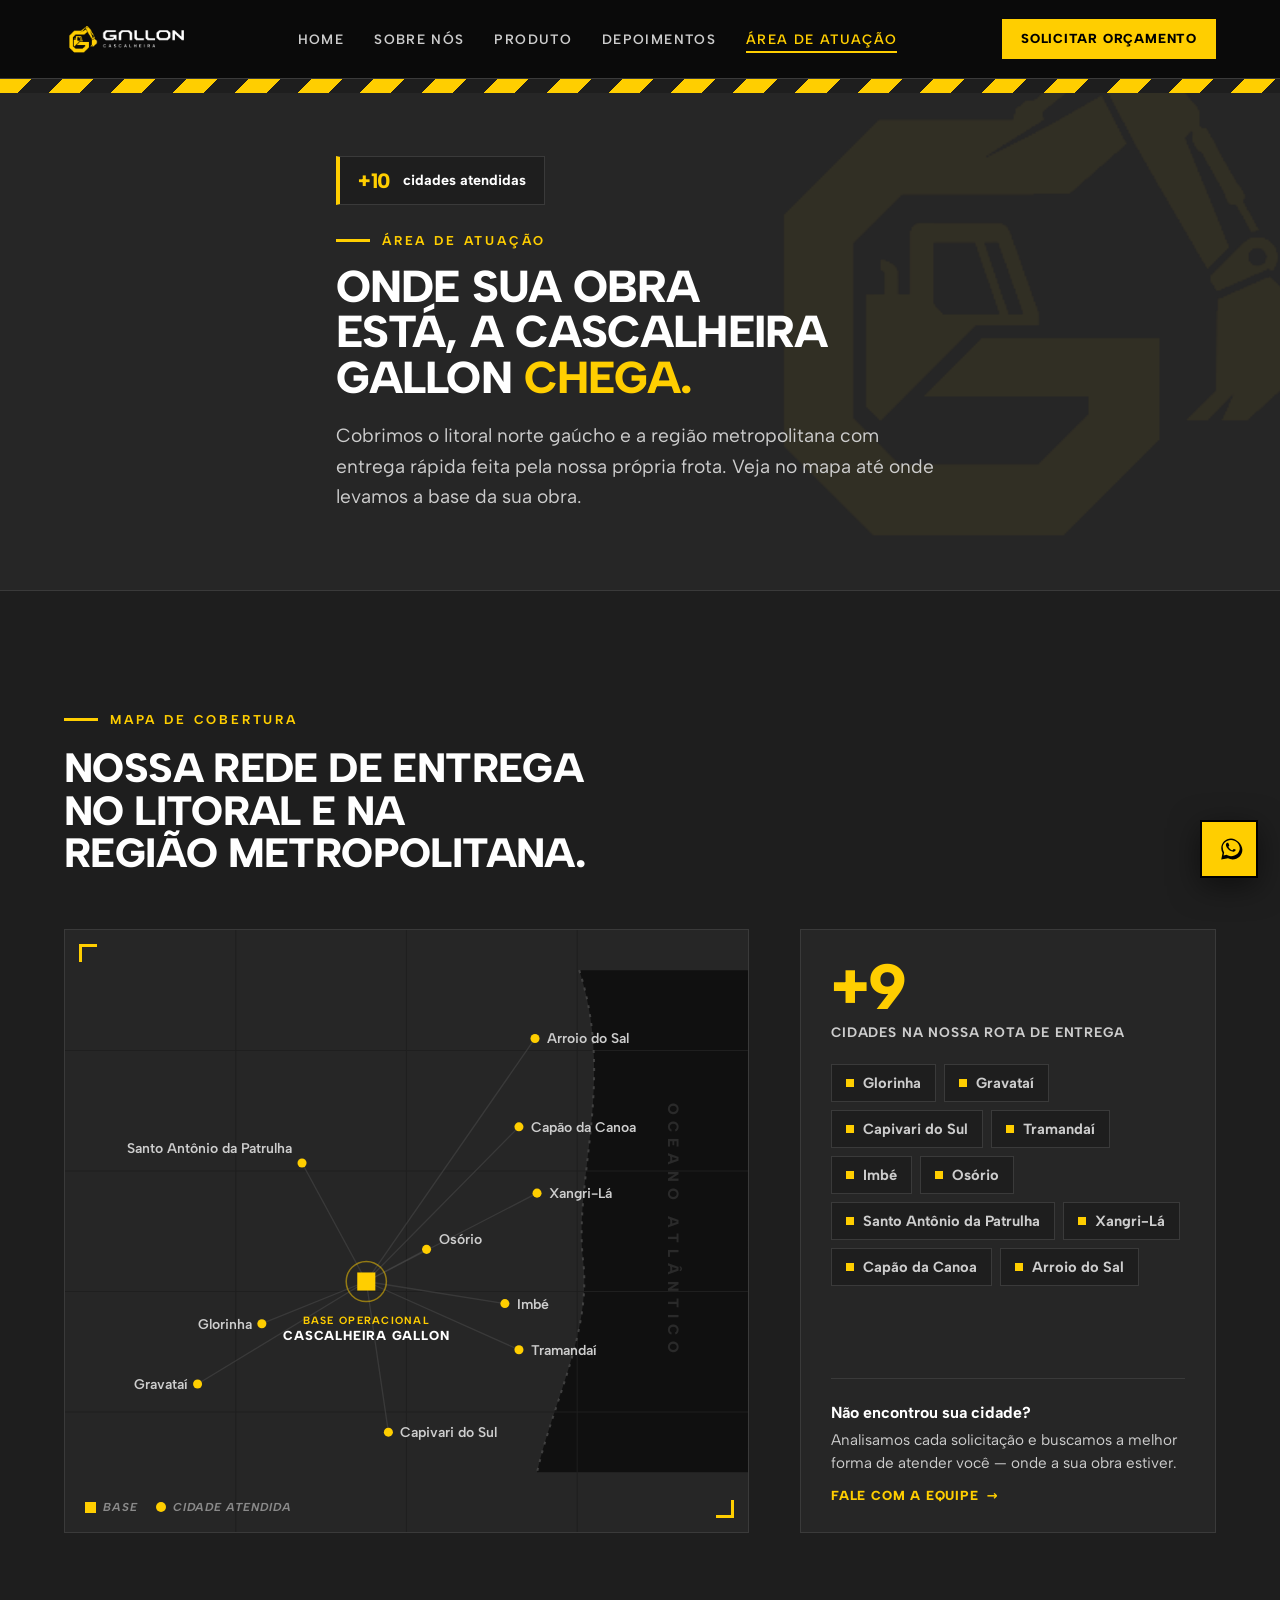
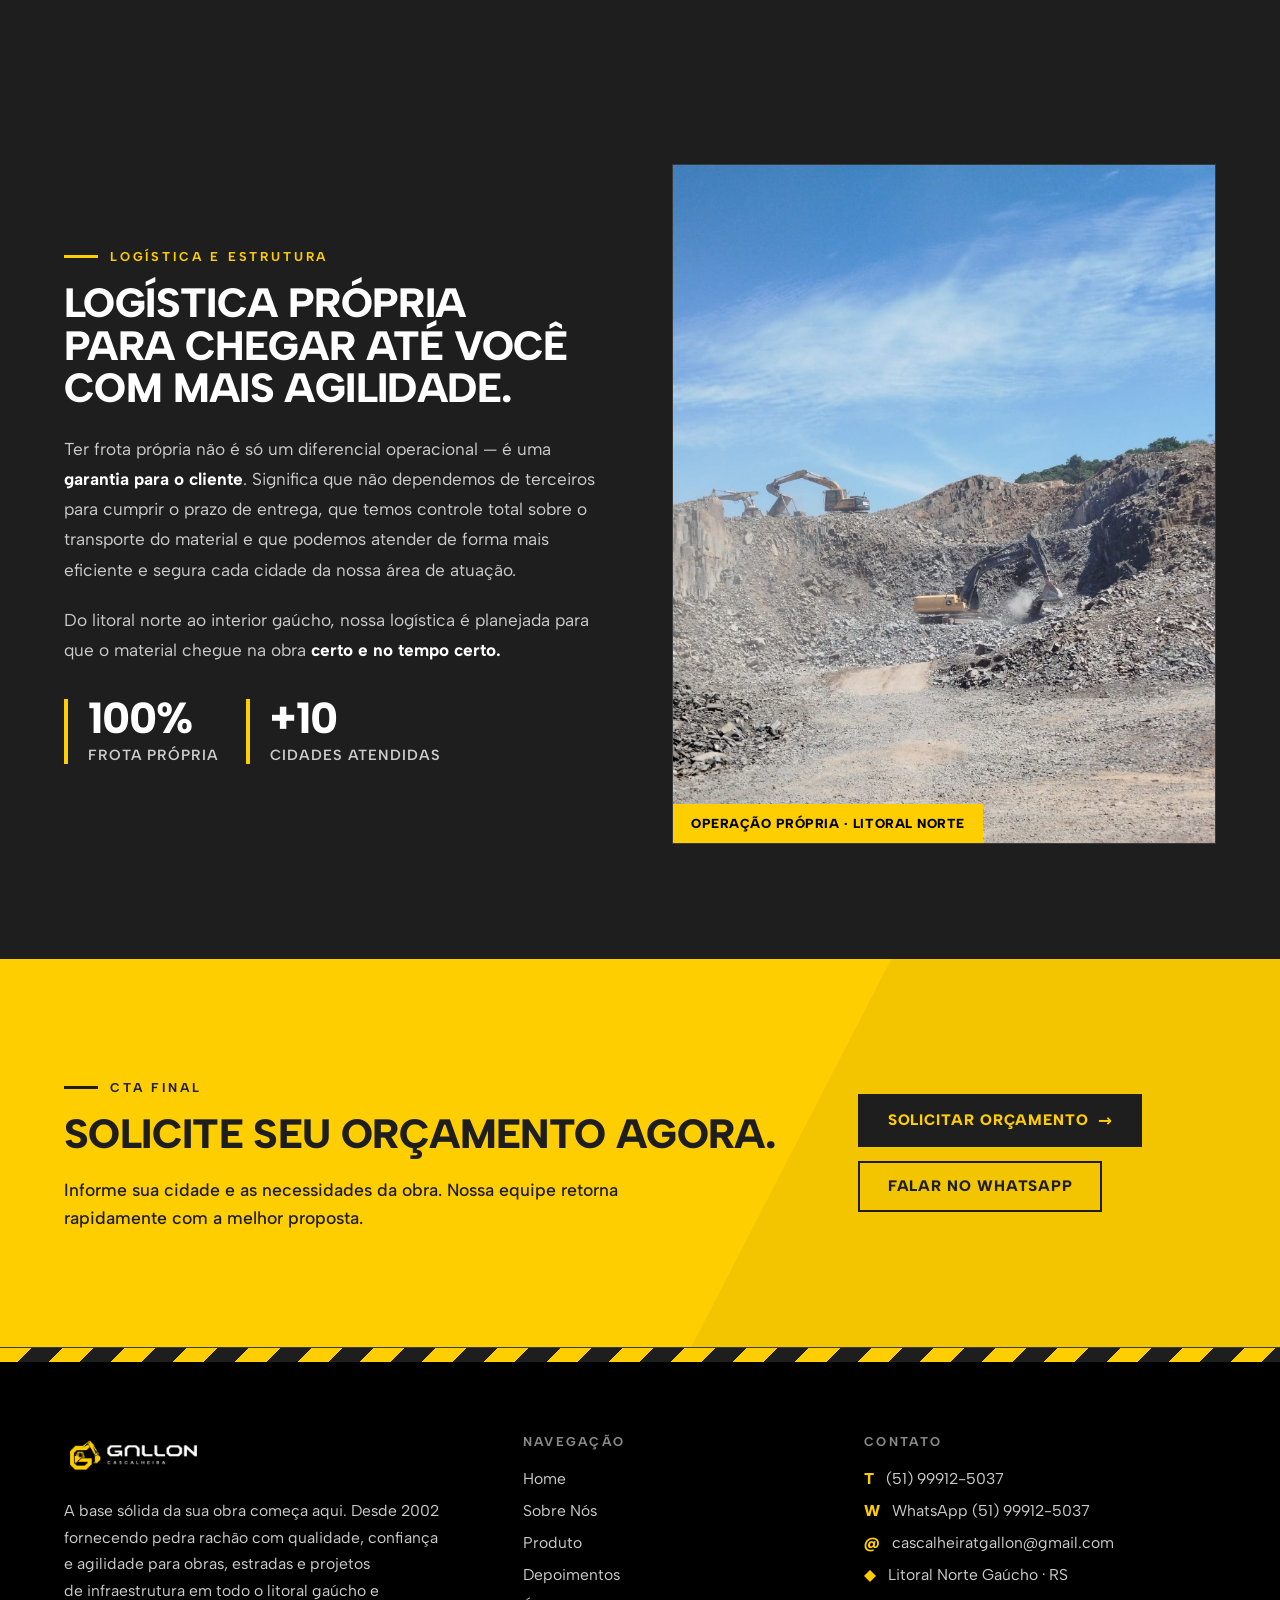
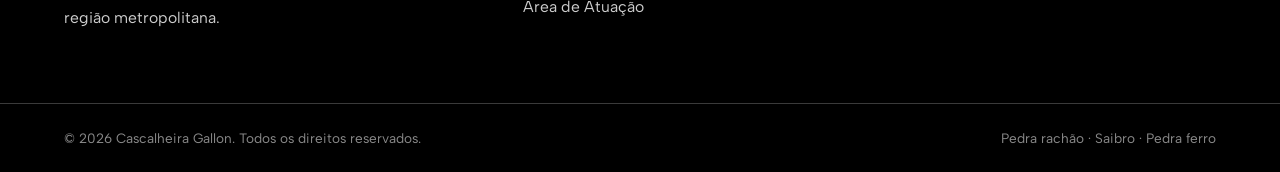
==== commit 03b43f19: "ad" ====
--- a/area.html
+++ b/area.html
@@ -187,12 +187,12 @@
   <div class="wrap cta-band__in">
     <div data-reveal>
       <span class="eyebrow is-dark">CTA final</span>
-      <h2 class="h2" style="margin-top:18px;color:#0c0c0c;">Solicite seu orçamento agora.</h2>
+      <h2 class="h2" style="margin-top:18px;color:#1E1E1E;">Solicite seu orçamento agora.</h2>
       <p class="cta-band__sub" data-reveal data-delay="1">Informe sua cidade e as necessidades da obra. Nossa equipe retorna rapidamente com a melhor proposta.</p>
     </div>
     <div class="btn-row" data-reveal data-delay="2">
       <a href="index.html#orcamento" class="btn btn--dark">Solicitar Orçamento <span class="arrow">→</span></a>
-      <a href="https://wa.me/5551999125037" target="_blank" rel="noopener noreferrer" class="btn btn--dark" style="background:transparent;border-color:#0c0c0c;color:#0c0c0c;">Falar no WhatsApp</a>
+      <a href="https://wa.me/5551999125037" target="_blank" rel="noopener noreferrer" class="btn btn--dark" style="background:transparent;border-color:#1E1E1E;color:#1E1E1E;">Falar no WhatsApp</a>
     </div>
   </div>
 </section>
--- a/assets/gallon.css
+++ b/assets/gallon.css
@@ -9,12 +9,12 @@
 :root{
   --yellow:#FFCE00;
   --yellow-deep:#E6B800;
-  --black:#000000;
-  --ink:#0C0C0C;        /* page background */
-  --char:#141414;       /* primary surface */
-  --char-2:#191919;     /* raised surface */
-  --steel:#2A2A2A;      /* hairline borders */
-  --steel-2:#3A3A3A;
+  --black:#1A1A1A;
+  --ink:#1E1E1E;        /* page background */
+  --char:#262626;       /* primary surface */
+  --char-2:#2C2C2C;     /* raised surface */
+  --steel:#3A3A3A;      /* hairline borders */
+  --steel-2:#4A4A4A;
   --gray:#CDCDCD;       /* muted text on dark */
   --gray-dim:#8A8A8A;
   --white:#FFFFFF;
@@ -56,8 +56,8 @@
   color:var(--yellow);
 }
 .eyebrow::before{content:"";width:34px;height:3px;background:var(--yellow);display:block;}
-.eyebrow.is-dark{color:#0c0c0c;}
-.eyebrow.is-dark::before{background:#0c0c0c;}
+.eyebrow.is-dark{color:#1E1E1E;}
+.eyebrow.is-dark::before{background:#1E1E1E;}
 
 .display{
   font-weight:800;line-height:1.02;letter-spacing:-.02em;text-transform:uppercase;
@@ -88,7 +88,7 @@
 .btn:active{transform:translateY(0);}
 .btn--ghost{background:transparent;color:var(--white);border-color:var(--steel-2);}
 .btn--ghost:hover{background:transparent;border-color:var(--yellow);color:var(--yellow);transform:translateY(-2px);}
-.btn--dark{background:#0c0c0c;border-color:#0c0c0c;color:var(--yellow);}
+.btn--dark{background:#1E1E1E;border-color:#1E1E1E;color:var(--yellow);}
 .btn--dark:hover{background:#000;border-color:#000;color:#fff;}
 .btn--whatsapp{background:#25D366;border-color:#25D366;color:#fff;}
 .btn--whatsapp:hover{background:#20ba5a;border-color:#20ba5a;color:#fff;transform:translateY(-2px);box-shadow:0 4px 15px rgba(37, 211, 102, 0.4);}
@@ -99,9 +99,9 @@
 /* ---------- hazard stripe ---------- */
 .hazard{
   height:14px;width:100%;
-  background:repeating-linear-gradient(135deg,var(--yellow) 0 22px,#0c0c0c 22px 44px);
-}
-.hazard--thin{height:8px;background:repeating-linear-gradient(135deg,var(--yellow) 0 14px,#0c0c0c 14px 28px);}
+  background:repeating-linear-gradient(135deg,var(--yellow) 0 22px,#1E1E1E 22px 44px);
+}
+.hazard--thin{height:8px;background:repeating-linear-gradient(135deg,var(--yellow) 0 14px,#1E1E1E 14px 28px);}
 
 /* ---------- header ---------- */
 .site-head{
@@ -278,6 +278,7 @@
 
 /* ---- DEPOIMENTOS · giant-quote typographic hero ---- */
 .hero-dep{position:relative;background:var(--char);border-bottom:1px solid var(--steel);overflow:hidden;}
+.hero-dep::before{content:"";position:absolute;inset:0;background:url('quarry-hero-bg.jpg') center/cover no-repeat;opacity:.25;z-index:0;}
 .hero-dep__mark{position:absolute;right:4%;top:-14%;font-size:clamp(24rem,38vw,46rem);line-height:1;font-weight:900;color:var(--yellow);opacity:.09;z-index:0;pointer-events:none;user-select:none;font-family:Georgia,serif;}
 .hero-dep__in{position:relative;z-index:2;padding-block:clamp(48px,6vw,88px);}
 .hero-dep__in .display{margin-top:24px;}
@@ -295,7 +296,7 @@
   mask-image:radial-gradient(120% 120% at 78% 38%,#000 0%,transparent 72%);}
 .hero-area__pins{position:absolute;inset:0;z-index:1;pointer-events:none;}
 .hero-area__pins i{position:absolute;width:14px;height:14px;background:var(--yellow);transform:rotate(45deg);box-shadow:0 0 0 5px rgba(255,206,0,.14);}
-.hero-area__pins i::after{content:"";position:absolute;inset:4px;background:#0c0c0c;}
+.hero-area__pins i::after{content:"";position:absolute;inset:4px;background:#1E1E1E;}
 .hero-area__pins i.p1{right:24%;top:30%;}
 .hero-area__pins i.p2{right:14%;top:52%;width:10px;height:10px;}
 .hero-area__pins i.p3{right:34%;top:62%;width:11px;height:11px;}
@@ -440,7 +441,7 @@
 .hero__media{position:relative;}
 .hero__panel{position:relative;overflow:hidden;background:var(--yellow);aspect-ratio:1/1;clip-path:polygon(14% 0,100% 0,100% 100%,0 100%);}
 .hero__panel img{width:100%;height:100%;object-fit:cover;object-position:center;}
-.hero__tag{position:absolute;left:0;bottom:26px;background:#0c0c0c;color:#fff;font-weight:800;text-transform:uppercase;letter-spacing:.04em;padding:14px 22px;font-size:.9rem;display:flex;gap:10px;align-items:center;border:1px solid var(--steel);}
+.hero__tag{position:absolute;left:0;bottom:26px;background:#1E1E1E;color:#fff;font-weight:800;text-transform:uppercase;letter-spacing:.04em;padding:14px 22px;font-size:.9rem;display:flex;gap:10px;align-items:center;border:1px solid var(--steel);}
 .hero__tag span{color:var(--yellow);font-size:1.1rem;line-height:1;}
 .hero__strip{border-top:1px solid var(--steel);border-bottom:1px solid var(--steel);background:#0a0a0a;}
 .hero__strip-in{display:flex;flex-wrap:wrap;gap:12px 44px;padding-block:18px;}
@@ -470,7 +471,7 @@
 
 /* ---- CTA band (yellow) ---- */
 .cta-band{background:var(--yellow);position:relative;overflow:hidden;}
-.cta-band__diag{position:absolute;top:0;right:0;width:46%;height:100%;background:#0c0c0c;clip-path:polygon(34% 0,100% 0,100% 100%,0 100%);opacity:.05;}
+.cta-band__diag{position:absolute;top:0;right:0;width:46%;height:100%;background:#1E1E1E;clip-path:polygon(34% 0,100% 0,100% 100%,0 100%);opacity:.05;}
 .cta-band__in{display:grid;grid-template-columns:1.35fr .65fr;gap:clamp(32px,4vw,56px);align-items:center;position:relative;z-index:2;}
 .cta-band__sub{margin-top:20px;color:#1c1c1c;font-size:1.1rem;line-height:1.6;max-width:54ch;font-weight:500;}
 
@@ -556,7 +557,7 @@
 .citytile .dot{width:11px;height:11px;background:var(--yellow);flex:none;}
 .citytile:hover{background:var(--char-2);}
 .citytile--more{background:var(--yellow);color:#000;font-weight:800;text-transform:uppercase;letter-spacing:.04em;font-size:.95rem;}
-.citytile--more .dot{background:#0c0c0c;}
+.citytile--more .dot{background:#1E1E1E;}
 .citytile--more:hover{background:var(--yellow);}
 
 .notebar{display:flex;gap:28px;align-items:center;justify-content:space-between;flex-wrap:wrap;background:var(--char);border:1px solid var(--steel);border-left:5px solid var(--yellow);padding:32px 34px;margin-top:30px;}
